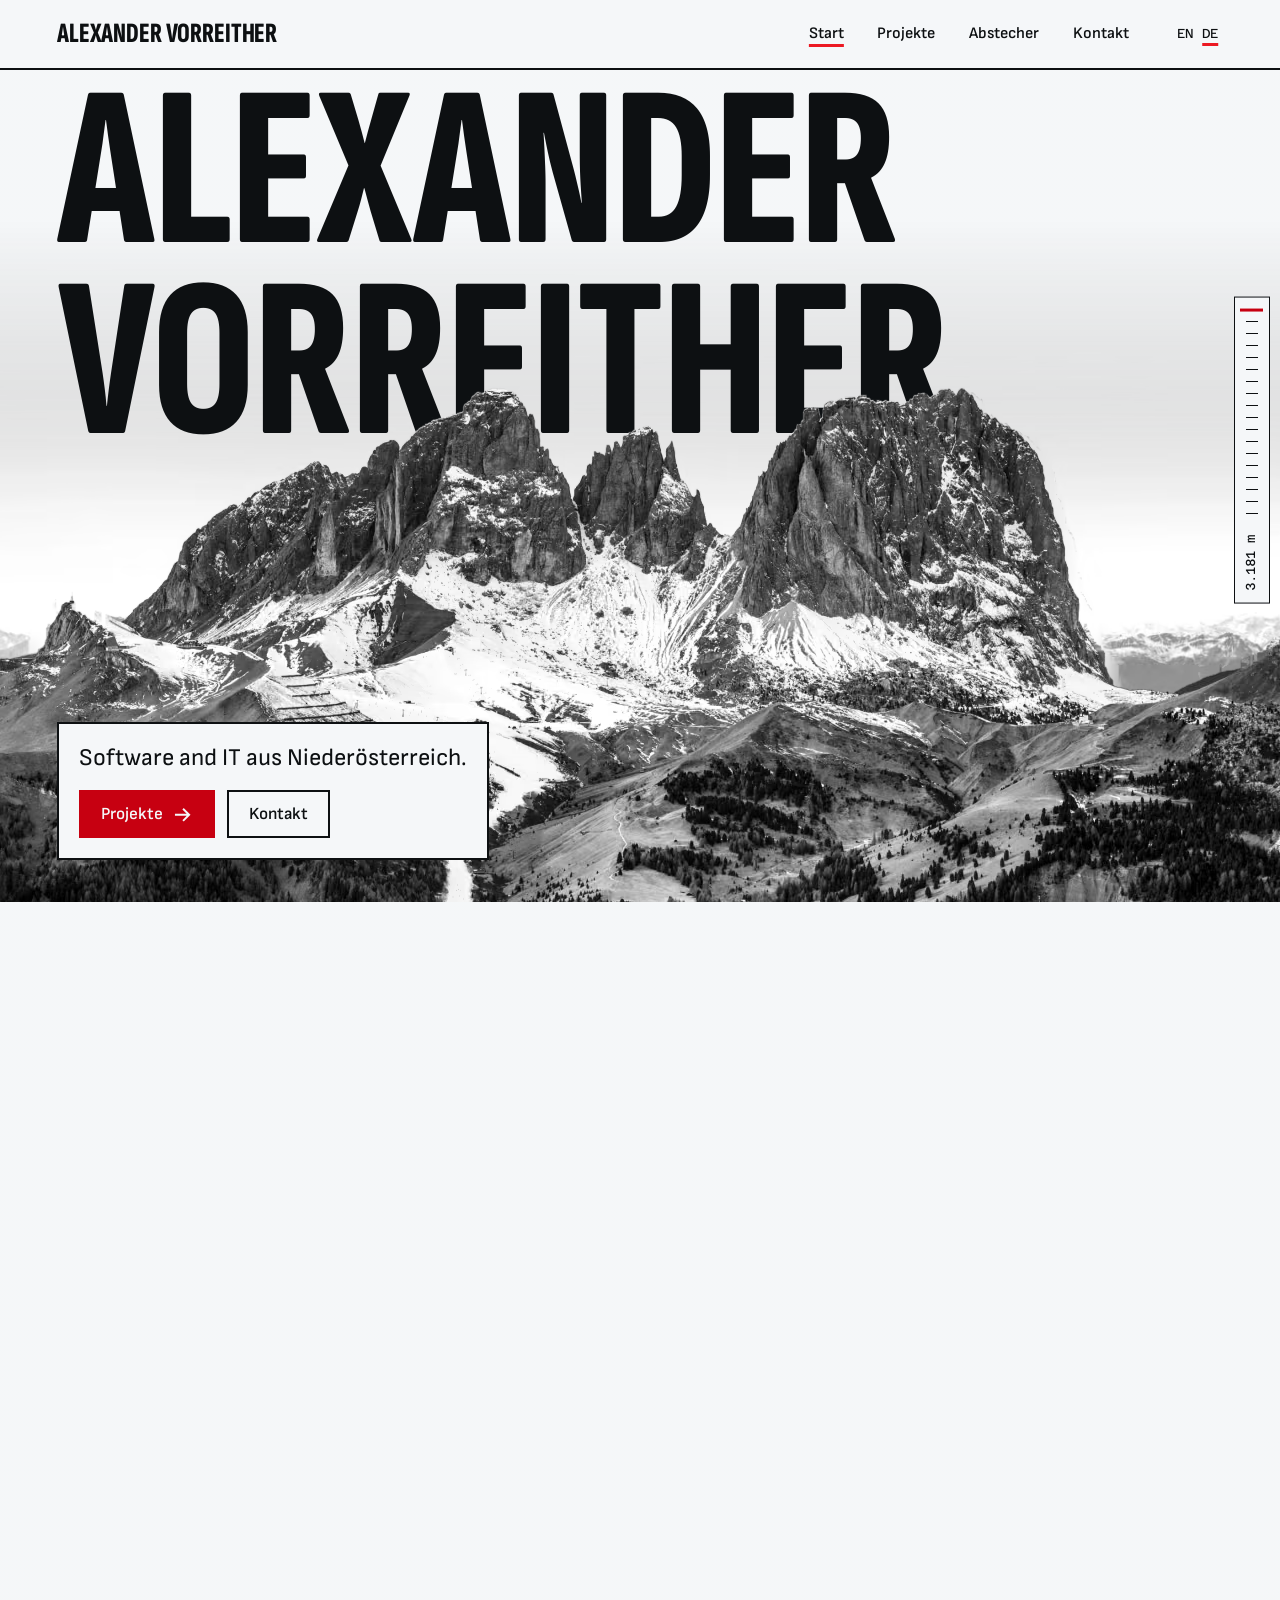
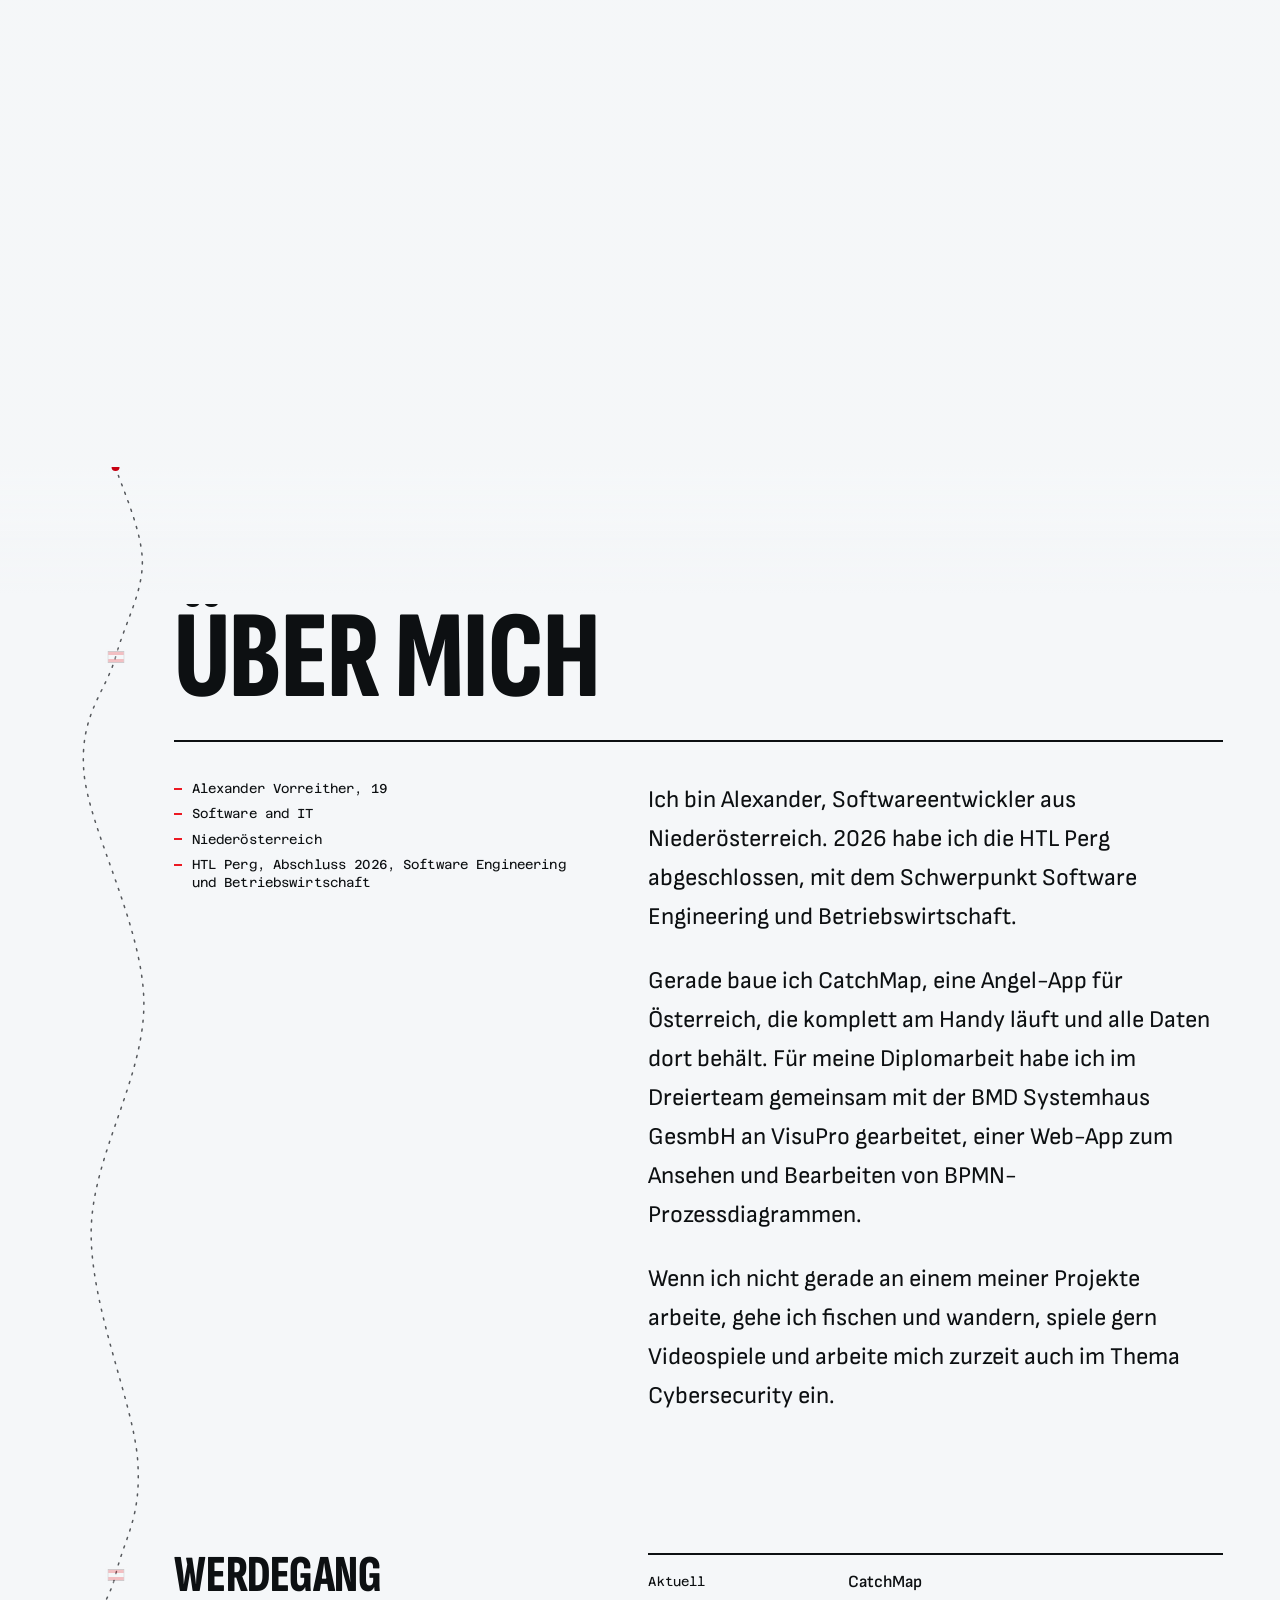
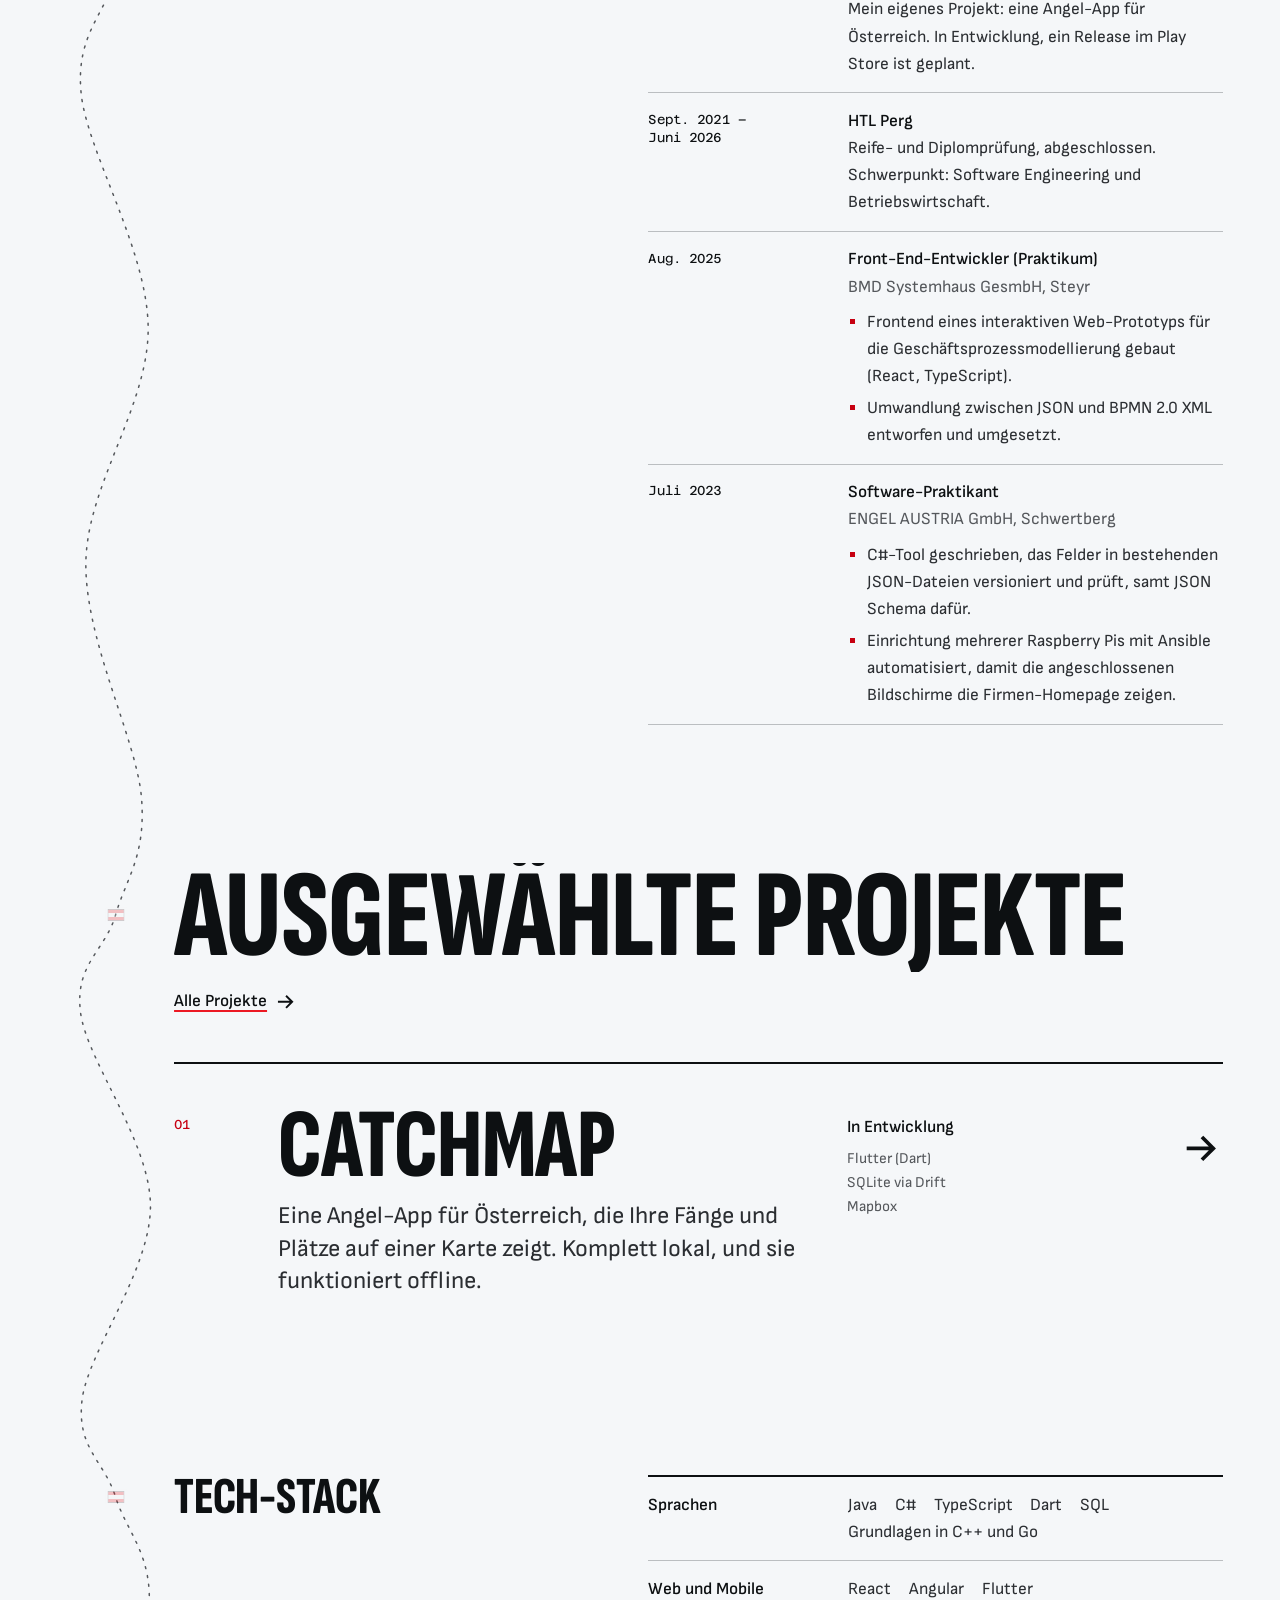
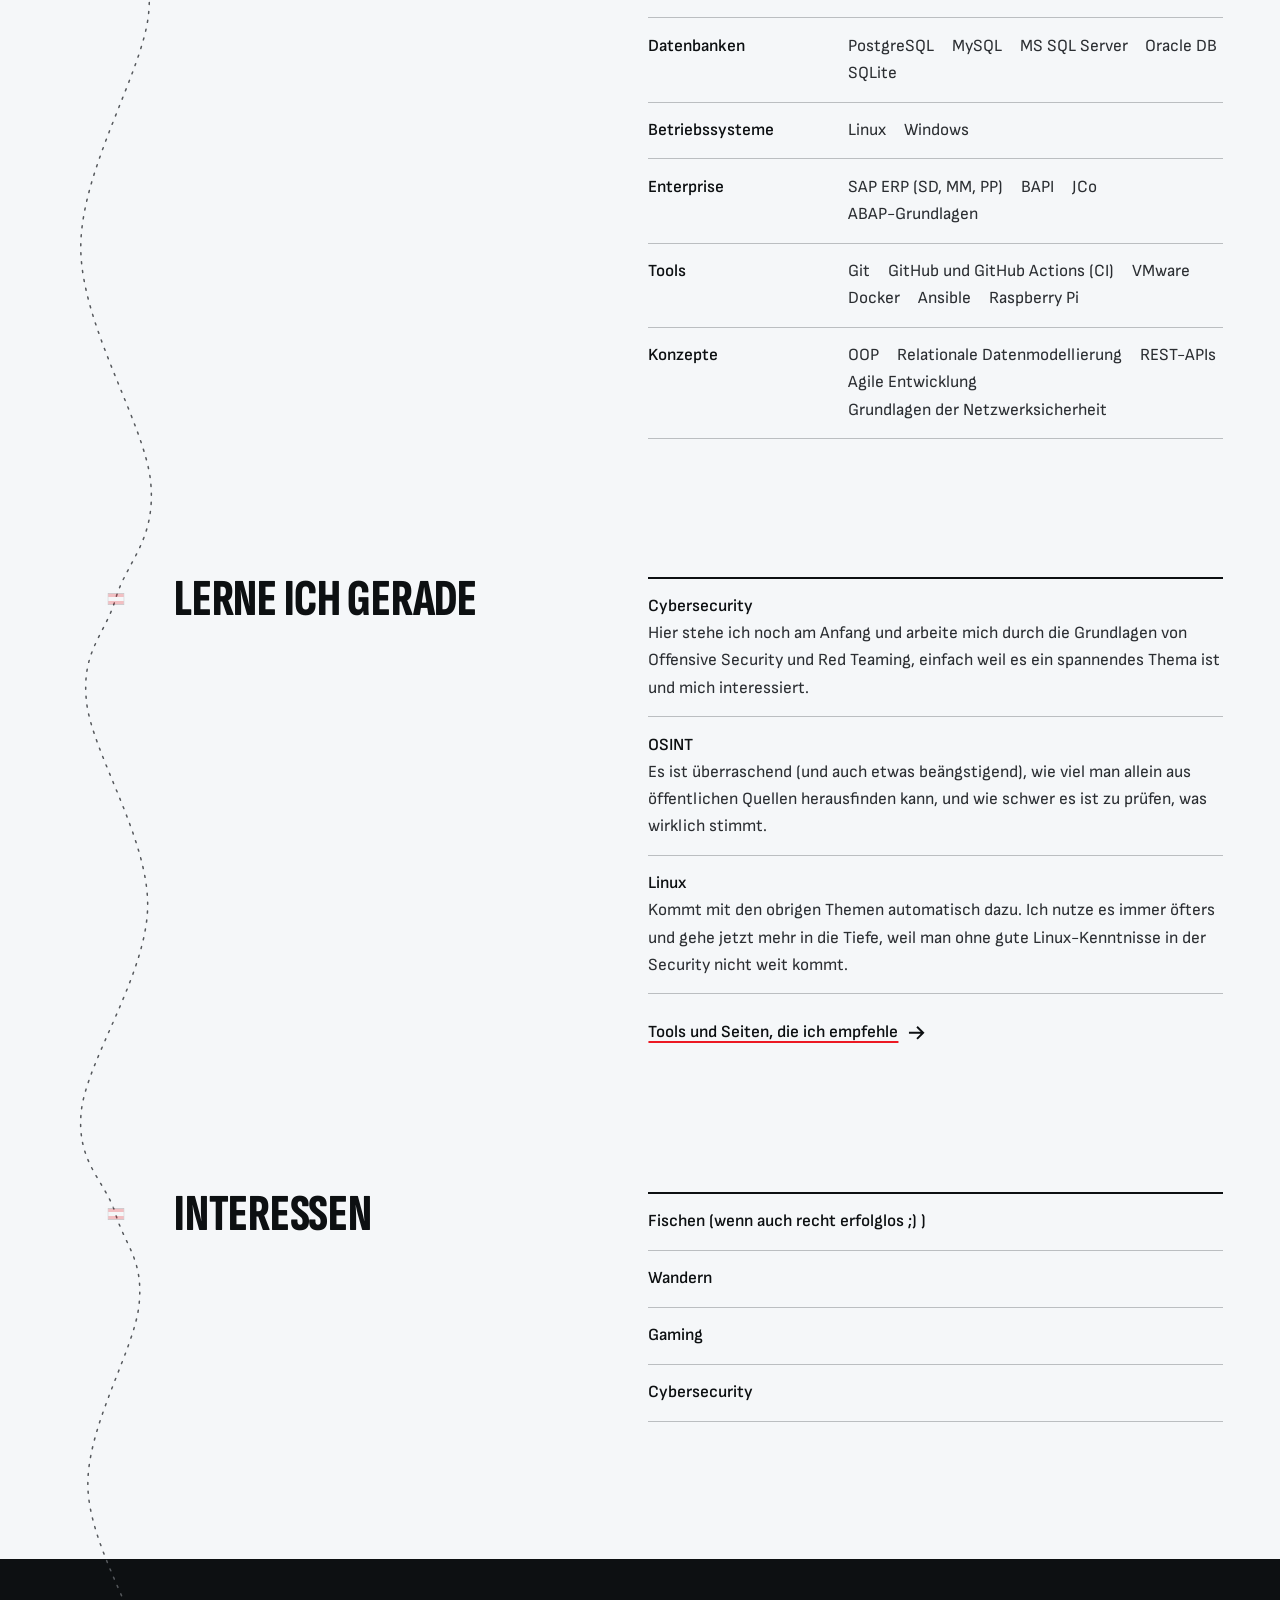
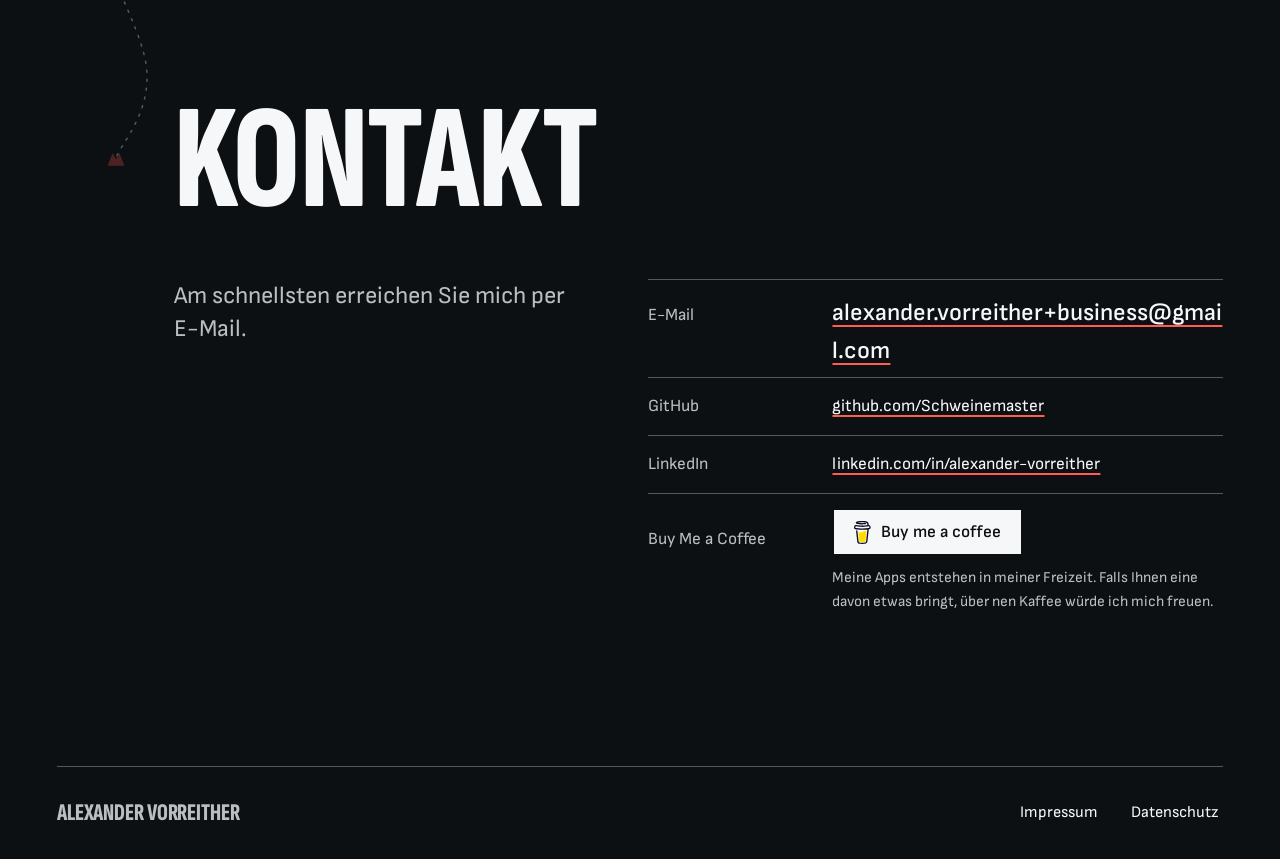
==== de/index.html @ f68b0229 "Deploy" ====
<!DOCTYPE html><html lang="de"><head><meta charset="utf-8"><meta name="viewport" content="width=device-width, initial-scale=1"><title>Alexander Vorreither - Software and IT</title><meta name="description" content="Persönliche Website von Alexander Vorreither aus Niederösterreich: Software and IT. Projekte, darunter die Angel-App CatchMap, und Kontaktdaten."><link rel="canonical" href="https://avorreither.at/de/"><link rel="alternate" hreflang="en" href="https://avorreither.at/en/"><link rel="alternate" hreflang="de" href="https://avorreither.at/de/"><link rel="alternate" hreflang="x-default" href="https://avorreither.at/en/"><meta property="og:url" content="https://avorreither.at/de/"><link rel="icon" type="image/svg+xml" href="/favicon.svg"><link rel="icon" href="/favicon.ico"><meta property="og:type" content="website"><meta property="og:site_name" content="Alexander Vorreither"><meta property="og:title" content="Alexander Vorreither - Software and IT"><meta property="og:description" content="Persönliche Website von Alexander Vorreither aus Niederösterreich: Software and IT. Projekte, darunter die Angel-App CatchMap, und Kontaktdaten."><meta property="og:image" content="https://avorreither.at/og-default.png"><meta property="og:locale" content="de_AT"><meta name="twitter:card" content="summary_large_image"><meta name="generator" content="Astro v7.4.12"><!-- Motion preference before first paint (mirrors lib/animation/motion-pref.ts). No JS: unset, nothing moves. --><script>
      document.documentElement.dataset.motion = matchMedia('(prefers-reduced-motion: reduce)').matches ? 'reduced' : 'full';
    </script><style>@font-face{font-family:"Sofia Sans Extra Condensed-9127dec86b0b1b05";src:url("/_astro/fonts/b9cee78ec5e2ba89.woff2") format("woff2");font-display:swap;unicode-range:U+0000-00FF,U+0131,U+0152-0153,U+02BB-02BC,U+02C6,U+02DA,U+02DC,U+0304,U+0308,U+0329,U+2000-206F,U+20AC,U+2122,U+2191,U+2193,U+2212,U+2215,U+FEFF,U+FFFD;font-weight:800;font-style:normal;}@font-face{font-family:"Sofia Sans Extra Condensed-9127dec86b0b1b05 fallback: Arial Bold";src:local("Arial Bold");font-display:swap;font-weight:800;font-style:normal;size-adjust:64.3776%;ascent-override:139.8001%;descent-override:46.6%;line-gap-override:0%;}:root{--font-face-display:"Sofia Sans Extra Condensed-9127dec86b0b1b05","Sofia Sans Extra Condensed-9127dec86b0b1b05 fallback: Arial Bold","Arial Narrow",sans-serif;}</style><link rel="preload" href="/_astro/fonts/b9cee78ec5e2ba89.woff2" as="font" type="font/woff2" crossorigin><style>@font-face{font-family:"Sofia Sans-28f20b5d88fbd758";src:url("/_astro/fonts/49945f5bab166cc7.woff2") format("woff2");font-display:swap;unicode-range:U+0000-00FF,U+0131,U+0152-0153,U+02BB-02BC,U+02C6,U+02DA,U+02DC,U+0304,U+0308,U+0329,U+2000-206F,U+20AC,U+2122,U+2191,U+2193,U+2212,U+2215,U+FEFF,U+FFFD;font-weight:400;font-style:normal;}@font-face{font-family:"Sofia Sans-28f20b5d88fbd758";src:url("/_astro/fonts/305db04f6ededfee.woff2") format("woff2");font-display:swap;unicode-range:U+0000-00FF,U+0131,U+0152-0153,U+02BB-02BC,U+02C6,U+02DA,U+02DC,U+0304,U+0308,U+0329,U+2000-206F,U+20AC,U+2122,U+2191,U+2193,U+2212,U+2215,U+FEFF,U+FFFD;font-weight:600;font-style:normal;}@font-face{font-family:"Sofia Sans-28f20b5d88fbd758";src:url("/_astro/fonts/76ed9309f6fc1a13.woff2") format("woff2");font-display:swap;unicode-range:U+0000-00FF,U+0131,U+0152-0153,U+02BB-02BC,U+02C6,U+02DA,U+02DC,U+0304,U+0308,U+0329,U+2000-206F,U+20AC,U+2122,U+2191,U+2193,U+2212,U+2215,U+FEFF,U+FFFD;font-weight:400;font-style:italic;}@font-face{font-family:"Sofia Sans-28f20b5d88fbd758";src:url("/_astro/fonts/2c29683341229f3b.woff2") format("woff2");font-display:swap;unicode-range:U+0000-00FF,U+0131,U+0152-0153,U+02BB-02BC,U+02C6,U+02DA,U+02DC,U+0304,U+0308,U+0329,U+2000-206F,U+20AC,U+2122,U+2191,U+2193,U+2212,U+2215,U+FEFF,U+FFFD;font-weight:600;font-style:italic;}@font-face{font-family:"Sofia Sans-28f20b5d88fbd758 fallback: Arial";src:local("Arial");font-display:swap;font-weight:400;font-style:normal;size-adjust:96.4556%;ascent-override:93.3071%;descent-override:31.1024%;line-gap-override:0%;}@font-face{font-family:"Sofia Sans-28f20b5d88fbd758 fallback: Arial";src:local("Arial");font-display:swap;font-weight:600;font-style:normal;size-adjust:96.4556%;ascent-override:93.3071%;descent-override:31.1024%;line-gap-override:0%;}@font-face{font-family:"Sofia Sans-28f20b5d88fbd758 fallback: Arial";src:local("Arial");font-display:swap;font-weight:400;font-style:italic;size-adjust:96.4556%;ascent-override:93.3071%;descent-override:31.1024%;line-gap-override:0%;}@font-face{font-family:"Sofia Sans-28f20b5d88fbd758 fallback: Arial";src:local("Arial");font-display:swap;font-weight:600;font-style:italic;size-adjust:96.4556%;ascent-override:93.3071%;descent-override:31.1024%;line-gap-override:0%;}:root{--font-face-text:"Sofia Sans-28f20b5d88fbd758","Sofia Sans-28f20b5d88fbd758 fallback: Arial",sans-serif;}</style><link rel="preload" href="/_astro/fonts/49945f5bab166cc7.woff2" as="font" type="font/woff2" crossorigin><style>@font-face{font-family:"Azeret Mono-9a5c0ce5e6b8a0d0";src:url("/_astro/fonts/d3f79080f3516c17.woff2") format("woff2");font-display:swap;unicode-range:U+0000-00FF,U+0131,U+0152-0153,U+02BB-02BC,U+02C6,U+02DA,U+02DC,U+0304,U+0308,U+0329,U+2000-206F,U+20AC,U+2122,U+2191,U+2193,U+2212,U+2215,U+FEFF,U+FFFD;font-weight:400;font-style:normal;}@font-face{font-family:"Azeret Mono-9a5c0ce5e6b8a0d0 fallback: Courier New";src:local("Courier New");font-display:swap;font-weight:400;font-style:normal;size-adjust:108.3157%;ascent-override:86.5064%;descent-override:21.2342%;}:root{--font-face-mono:"Azeret Mono-9a5c0ce5e6b8a0d0","Azeret Mono-9a5c0ce5e6b8a0d0 fallback: Courier New",ui-monospace,monospace;}</style><link rel="stylesheet" href="/_astro/index.DHDUgU9W.css"><style>.stage{border-top:2px solid var(--color-rule);grid-template-columns:minmax(0,1fr) auto;grid-template-areas:"num more""body body""cover cover""facts facts";gap:.75rem 1.5rem;padding-block:clamp(1.5rem,3.5vw,2.5rem);display:grid;position:relative;&:not(:has(>.cover)){grid-template-areas:"num more""body body""facts facts"}& .num{color:var(--color-accent-strong);grid-area:num;align-self:center}& .body{grid-area:body}& .title{font-size:var(--text-stage)}& .title a{color:var(--color-heading);text-decoration:none;transition:color .2s ease-out}& .title a span{transition:translate .5s var(--ease-out-expo);display:inline-block}& .title a:after{content:"";position:absolute;inset:0}&:hover .title a{color:var(--color-accent-strong)}&:hover .title a span{translate:.12em}&:has(a:focus-visible){outline:2px solid var(--focus);outline-offset:4px}& .title a:focus-visible{outline:none}& .one{max-width:44ch;font-size:var(--text-lead);margin-top:.6rem;line-height:1.35}& .cover{background-color:var(--color-surface);grid-area:cover;max-width:30rem}& .cover img{aspect-ratio:16/10;object-fit:cover;filter:grayscale()contrast(1.1);width:100%}& .facts{grid-area:facts;align-content:start;gap:.35rem;display:grid}& .status{color:var(--color-heading);font-weight:600}& .stack{color:var(--color-muted);flex-wrap:wrap;gap:0 1rem;font-size:.9375rem;display:flex}& .more{pointer-events:none;color:var(--color-heading);grid-area:more;align-self:center;font-size:1.5rem;line-height:0}@media (width>=60rem){grid-template-columns:4.5rem minmax(0,1fr) minmax(13rem,19rem) 2.5rem;grid-template-areas:"num body facts more""num cover facts more";align-items:start;column-gap:clamp(1.25rem,2.5vw,3rem);&:not(:has(>.cover)){grid-template-areas:"num body facts more"}& .num{align-self:start;padding-top:.75rem}& .facts{padding-top:.6rem}& .more{align-self:start;padding-top:1.6rem;font-size:2rem}& .cover{margin-top:.75rem}& .stack{display:grid}}@media (hover:hover) and (pointer:fine){html[data-motion=full] & .cover{display:none}}}.peek{z-index:15;aspect-ratio:16/10;border:2px solid var(--color-heading);background-color:var(--color-surface);opacity:0;pointer-events:none;width:clamp(15rem,24vw,26rem);display:none;position:fixed;top:0;left:0;overflow:clip;& img{object-fit:cover;filter:grayscale()contrast(1.1);opacity:0;width:100%;height:100%;position:absolute;inset:0}& img[data-on]{opacity:1}@media (hover:hover) and (pointer:fine){html[data-motion=full] &{display:block}}}
</style><link rel="stylesheet" href="/_astro/Layout.ILWPVymy.css"></head><body><a href="#main" class="skip">Zum Inhalt springen</a><div class="field" aria-hidden="true"><svg data-contour-field viewBox="0 0 1600 1100" preserveAspectRatio="xMidYMid slice" fill="none" focusable="false"><path d="M0 801Q40 822 56 831Q73 840 96 854Q120 869 140 884Q160 899 172 909Q183 920 192 929Q200 937 209 949Q218 960 229 976Q240 992 253 1016Q266 1040 273 1055Q280 1071 290 1095L299 1120M0 313Q40 339 60 348Q80 356 100 364Q120 371 140 376Q160 381 180 383Q200 385 220 385Q240 385 260 383Q280 382 300 380Q320 379 340 380Q360 380 380 386Q400 391 411 395Q421 400 431 405Q440 409 460 419Q480 430 491 435Q501 440 511 445Q520 450 540 459Q560 469 574 474Q588 480 614 494Q640 508 650 514Q660 520 670 530Q680 539 688 550Q697 560 705 580Q714 600 717 620Q720 639 720 660Q719 680 717 700Q716 720 714 740Q712 760 712 780Q711 800 711 820Q712 840 714 860Q716 880 718 892Q720 904 726 932Q732 960 739 980Q746 1000 753 1014Q760 1028 776 1054Q792 1080 809 1100L826 1120M210 0Q240 38 253 59Q266 80 272 100Q277 120 278 140Q279 160 272 180Q266 200 253 214Q240 228 231 234Q222 240 211 245Q200 250 180 253Q160 256 140 254Q120 252 101 246Q83 240 61 230Q40 220 26 210Q12 200 6 195L0 191M466 0Q460 40 459 60Q459 80 461 100Q463 120 469 140Q474 160 484 180Q494 200 507 217Q520 235 540 253Q560 272 580 284Q600 296 620 304Q640 312 655 316Q671 320 695 326Q720 333 740 339Q760 346 772 353Q784 360 792 366Q800 372 811 386Q822 400 831 412Q840 425 855 452Q871 480 882 500Q893 520 904 540Q915 560 924 580Q933 600 937 620Q942 640 942 660Q941 680 937 700Q932 720 928 740Q923 760 922 770Q920 780 918 810Q916 840 918 854Q920 868 926 894Q933 920 942 940Q951 960 964 980Q977 1000 989 1013Q1000 1026 1020 1045Q1040 1064 1051 1072Q1062 1080 1071 1086Q1080 1093 1100 1104Q1120 1115 1126 1117L1132 1120M1208 0Q1240 3 1260 2Q1280 2 1286 1L1292 0M1600 1029Q1560 1058 1547 1069Q1533 1080 1507 1098Q1480 1116 1477 1118L1473 1120M164 0Q200 39 212 60Q224 80 229 100Q234 120 233 140Q231 160 218 180Q204 200 182 209Q160 218 140 218Q120 218 100 212Q80 207 60 196Q40 186 24 173Q8 160 4 156L0 152M522 0Q514 40 514 60Q514 80 517 99Q520 119 527 139Q535 160 547 179Q560 199 580 216Q600 234 620 245Q640 255 660 262Q680 268 700 271Q720 275 735 277Q751 280 775 288Q800 296 813 308Q827 320 840 340Q854 360 864 380Q875 400 885 420Q895 440 907 460Q919 480 932 500Q946 520 953 530Q960 541 969 550Q977 560 989 576Q1000 591 1016 616Q1031 640 1030 660Q1029 680 1021 700Q1012 720 1006 732Q1000 745 991 772Q982 800 980 820Q978 840 980 860Q981 880 987 900Q993 920 1003 940Q1013 960 1027 978Q1040 995 1060 1014Q1080 1033 1100 1047Q1120 1061 1139 1070Q1158 1080 1179 1088Q1200 1095 1220 1100Q1240 1104 1260 1106Q1280 1107 1300 1106Q1320 1105 1340 1100Q1360 1096 1379 1088Q1397 1080 1419 1064Q1440 1049 1460 1026Q1480 1002 1495 981Q1511 960 1532 940Q1554 920 1577 911L1600 901M1026 0Q1080 30 1093 35Q1105 40 1133 47Q1160 55 1180 58Q1200 62 1220 63Q1240 64 1260 63Q1280 62 1300 59Q1320 56 1340 52Q1360 48 1380 45Q1400 42 1420 38Q1440 35 1460 33Q1480 31 1500 30Q1520 29 1540 30Q1560 31 1580 33L1600 35M118 0Q160 36 174 58Q188 80 192 100Q197 120 190 140Q183 160 172 169Q160 178 140 181Q120 185 100 180Q80 175 66 168Q52 160 30 140Q7 120 4 115L0 109M571 0Q562 40 562 60Q562 80 567 100Q571 120 582 140Q593 160 616 180Q639 200 659 208Q680 216 700 220Q720 223 740 224Q760 226 780 227Q800 229 814 234Q829 240 846 260Q863 280 872 297Q880 314 888 337Q896 360 904 380Q913 400 923 420Q934 440 947 459Q960 479 979 499Q998 520 1019 536Q1040 552 1050 556Q1060 560 1070 565Q1080 571 1100 575Q1120 579 1140 579Q1160 579 1180 578Q1200 577 1220 578Q1240 580 1260 584Q1280 589 1294 594Q1308 600 1334 618Q1360 636 1380 657Q1400 678 1415 699Q1429 720 1435 729Q1440 737 1450 749Q1459 760 1470 770Q1480 779 1500 789Q1520 799 1540 804Q1560 809 1580 809L1600 810M932 0Q960 40 980 52Q1000 64 1020 69Q1040 75 1060 80Q1080 84 1100 88Q1120 92 1140 96Q1160 100 1180 102Q1200 105 1220 106Q1240 106 1260 104Q1280 103 1300 99Q1320 96 1340 92Q1360 88 1380 85Q1400 81 1420 78Q1440 75 1460 74Q1480 72 1500 72Q1520 72 1540 74Q1560 76 1570 78Q1581 80 1590 81L1600 83M1065 780Q1079 760 1100 747Q1120 734 1140 730Q1160 726 1180 728Q1200 729 1220 734Q1240 739 1260 746Q1280 753 1300 762Q1320 771 1340 783Q1360 795 1380 815Q1400 835 1409 858Q1417 880 1418 900Q1418 920 1414 940Q1410 960 1405 969Q1400 978 1394 989Q1388 1000 1374 1013Q1360 1026 1349 1033Q1338 1040 1309 1048Q1280 1055 1260 1055Q1240 1055 1220 1050Q1200 1046 1180 1038Q1160 1030 1140 1018Q1120 1006 1100 987Q1080 967 1065 944Q1051 920 1045 902Q1040 884 1039 862Q1038 840 1045 820Q1051 800 1065 780ZM623 0Q612 40 613 60Q614 80 622 100Q630 120 654 140Q678 160 699 165Q720 169 740 168Q760 168 779 164Q797 160 819 151Q840 142 854 131Q868 120 872 100Q875 80 873 60Q870 40 865 20L859 0M1600 118Q1560 109 1540 106Q1520 104 1500 103Q1480 103 1460 104Q1440 105 1420 108Q1400 111 1380 116Q1360 120 1340 124Q1320 128 1300 132Q1280 136 1260 138Q1240 140 1220 140Q1200 140 1180 138Q1160 136 1140 133Q1120 130 1100 128Q1080 125 1060 125Q1040 124 1020 125Q1000 127 980 131Q960 136 940 148Q921 160 914 180Q907 200 907 220Q907 240 910 260Q912 280 916 300Q920 320 925 340Q930 360 938 380Q946 400 953 412Q960 424 980 450Q1000 475 1020 490Q1040 506 1059 513Q1077 520 1099 524Q1120 528 1140 529Q1160 529 1180 530Q1200 530 1220 532Q1240 534 1260 540Q1280 545 1300 552Q1320 560 1340 572Q1360 584 1373 592Q1385 600 1410 620Q1435 640 1457 660Q1479 680 1499 697Q1520 713 1540 722Q1560 732 1580 734L1600 736M19 60Q18 40 29 29Q40 19 60 18Q80 18 100 28Q120 39 135 59Q150 80 151 100Q153 120 137 133Q120 146 100 143Q80 140 64 130Q49 120 35 100Q20 80 19 60ZM1112 860Q1116 840 1138 824Q1160 808 1180 807Q1200 805 1220 810Q1240 816 1260 826Q1280 837 1300 858Q1319 880 1325 900Q1330 920 1325 940Q1320 960 1300 975Q1280 990 1260 993Q1240 997 1220 993Q1200 989 1180 978Q1160 968 1140 947Q1120 925 1114 902Q1107 880 1112 860ZM1600 175Q1560 163 1540 159Q1520 155 1500 154Q1480 153 1460 154Q1440 155 1425 158Q1410 160 1385 165Q1360 171 1340 176Q1320 181 1300 187Q1280 192 1260 196Q1240 200 1220 201Q1200 203 1180 202Q1160 201 1140 199Q1120 198 1100 198Q1080 198 1060 204Q1040 210 1022 225Q1003 240 995 260Q987 280 986 300Q985 320 990 340Q994 360 1005 380Q1016 400 1028 413Q1040 425 1052 433Q1063 440 1092 449Q1120 457 1140 459Q1160 460 1180 462Q1200 463 1220 466Q1240 470 1256 475Q1272 480 1296 490Q1320 500 1340 510Q1359 520 1380 532Q1400 544 1414 552Q1429 560 1454 575Q1480 591 1491 595Q1501 600 1511 605Q1520 610 1540 616Q1560 621 1580 618L1600 615M1600 201Q1560 186 1540 182Q1520 178 1500 176Q1480 175 1460 176Q1440 177 1420 180Q1400 184 1380 189Q1360 194 1350 197Q1340 200 1330 203Q1320 207 1300 214Q1280 220 1260 225Q1240 230 1220 233Q1200 235 1180 235Q1160 235 1140 234Q1120 234 1100 236Q1080 238 1060 252Q1040 265 1031 292Q1023 320 1027 340Q1032 360 1049 380Q1066 400 1093 410Q1120 421 1140 423Q1160 425 1180 427Q1200 430 1220 435Q1240 440 1260 447Q1280 454 1300 464Q1320 474 1340 484Q1360 495 1380 506Q1400 517 1420 528Q1440 540 1460 549Q1480 559 1500 567Q1520 575 1540 577Q1560 580 1580 574L1600 568M1600 227Q1560 209 1542 205Q1523 200 1502 198Q1480 196 1460 197Q1440 198 1420 202Q1400 206 1380 212Q1360 218 1340 226Q1320 233 1300 242Q1280 251 1260 259Q1240 267 1220 272Q1200 276 1180 277Q1160 279 1147 279Q1134 280 1107 296Q1080 313 1088 336Q1097 360 1108 366Q1120 371 1140 375Q1160 379 1180 383Q1200 387 1214 394Q1227 400 1254 411Q1280 423 1293 431Q1306 440 1333 455Q1360 470 1380 482Q1400 493 1420 503Q1440 514 1460 523Q1480 532 1500 538Q1520 543 1540 544Q1560 544 1580 536L1600 528M1600 256Q1575 240 1547 231Q1520 221 1500 219Q1480 217 1460 218Q1440 220 1420 224Q1400 228 1383 234Q1365 240 1343 252Q1320 264 1306 272Q1292 280 1271 300Q1251 320 1254 340Q1256 360 1268 370Q1280 381 1288 390Q1296 400 1308 408Q1320 416 1336 428Q1352 440 1376 454Q1400 469 1411 474Q1421 480 1431 485Q1440 490 1460 498Q1480 506 1500 510Q1520 515 1540 513Q1560 511 1580 500L1600 489M1600 359Q1588 320 1574 305Q1560 289 1540 279Q1520 269 1500 266Q1480 263 1460 265Q1440 267 1420 274Q1401 280 1380 299Q1360 317 1358 339Q1355 360 1369 380Q1383 400 1392 406Q1400 413 1420 426Q1440 439 1460 446Q1480 453 1500 455Q1520 457 1540 450Q1560 444 1577 422Q1593 400 1597 381L1600 362M1404 341Q1408 320 1424 310Q1440 300 1460 297Q1480 293 1500 297Q1520 302 1533 311Q1547 320 1553 332Q1560 344 1560 364Q1560 384 1540 403Q1520 421 1500 421Q1480 421 1460 413Q1440 405 1420 383Q1400 361 1404 341Z" stroke-width="1" vector-effect="non-scaling-stroke"></path><path d="M276 0Q318 40 339 48Q360 57 372 28L383 0M0 235Q40 263 60 271Q80 280 100 287Q120 295 140 298Q160 301 180 301Q200 300 220 296Q240 292 254 286Q268 280 294 262Q320 244 340 226Q360 209 380 212Q400 215 411 228Q422 240 431 247Q440 255 452 267Q464 280 472 287Q480 293 497 307Q513 320 537 335Q560 349 572 355Q585 360 612 371Q640 382 660 388Q680 394 690 397Q700 400 710 404Q720 408 740 420Q760 432 780 454Q800 476 812 498Q824 520 832 537Q840 554 847 577Q853 600 855 620Q857 640 856 660Q854 680 851 700Q848 720 846 740Q843 760 842 780Q840 800 841 820Q841 840 844 860Q847 880 852 900Q857 920 866 940Q874 960 885 980Q896 1000 908 1016Q920 1031 940 1053Q960 1075 980 1092Q1000 1109 1007 1115L1015 1120M713 0Q684 40 692 60Q700 80 710 85Q720 91 740 87Q760 83 770 61Q779 40 770 20L762 0M1600 148Q1560 137 1540 134Q1520 131 1500 130Q1480 130 1460 131Q1440 132 1420 135Q1400 137 1380 141Q1360 146 1340 151Q1320 156 1300 160Q1280 165 1260 168Q1240 171 1220 171Q1200 172 1180 170Q1160 169 1140 167Q1120 165 1100 163Q1080 162 1060 164Q1040 166 1020 174Q1000 182 989 191Q978 200 969 215Q960 231 955 255Q950 280 951 300Q952 320 956 336Q960 353 970 376Q980 400 990 415Q1000 430 1020 448Q1040 466 1055 473Q1071 480 1095 486Q1120 492 1140 493Q1160 493 1180 494Q1200 495 1220 498Q1240 501 1260 506Q1280 511 1291 516Q1301 520 1311 524Q1320 528 1340 539Q1360 549 1370 555Q1379 560 1390 567Q1400 574 1420 587Q1440 600 1460 615Q1480 629 1489 635Q1499 640 1509 647Q1520 655 1540 663Q1560 671 1580 671L1600 671M1600 290Q1560 259 1540 251Q1520 244 1507 242Q1494 240 1476 240Q1457 240 1429 247Q1400 253 1380 263Q1360 272 1340 291Q1320 310 1316 335Q1312 360 1327 380Q1342 400 1351 407Q1360 414 1377 427Q1394 440 1417 452Q1440 465 1459 472Q1479 480 1499 483Q1520 487 1539 483Q1557 480 1579 464L1600 447" stroke-width="2" vector-effect="non-scaling-stroke"></path></svg></div><header class="header"><div class="wrap row"><div class="top"><a href="/de/" class="brand display">Alexander Vorreither</a><div class="alti meta bar" data-altimeter data-from="3181" data-to="2240" data-locale="de" aria-hidden="true"><svg class="peak" viewBox="0 0 12 10" focusable="false"><path d="M6 0.5 11.5 9.5H0.5Z"></path></svg><span class="value"><span data-altimeter-value>3.181</span> m</span></div></div><div class="menus"><nav aria-label="Hauptmenü"><ul class="menu"><li><a href="/de/" aria-current="page">Start</a></li><li><a href="/de/projects/">Projekte</a></li><li><a href="/de/detours/">Abstecher</a></li><li><a href="/de/#contact">Kontakt</a></li></ul></nav><nav aria-label="Sprache"><ul class="menu langs"><li><a href="/en/" lang="en" hreflang="en">EN<span class="sr-only"> English</span></a></li><li><a href="/de/" lang="de" hreflang="de" aria-current="true">DE<span class="sr-only"> Deutsch</span></a></li></ul></nav></div></div></header><main id="main"><div class="track" data-hero-track><section class="hero" data-hero aria-labelledby="hero-title" style="--chars:10;--lines:2;--summit:0.202;--ratio:1.5367727771679474"><div class="scene" aria-hidden="true"><div class="layer sky" data-hero-sky style="background-image:url([data-uri])"><img src="/_astro/hero-sky.DtyanPmo_1SiR7Q.avif" srcset="/_astro/hero-sky.DtyanPmo_Z2bFIwz.avif 640w, /_astro/hero-sky.DtyanPmo_Z10uuNi.avif 960w, /_astro/hero-sky.DtyanPmo_Zp1H2Y.avif 1280w, /_astro/hero-sky.DtyanPmo_ZueRF2.avif 1920w, /_astro/hero-sky.DtyanPmo_1SiR7Q.avif 2800w" alt sizes="max(100vw, 80vh)" loading="eager" decoding="sync" fetchpriority="high" width="2800" height="1822"></div></div><h1 id="hero-title" class="name display" data-hero-name><span class="rise" style="--i:0">Alexander</span><span class="rise" style="--i:1">Vorreither</span></h1><div class="scene front" aria-hidden="true"><div class="layer ridge" data-hero-ridge data-field="/_astro/hero-field.D8TvKsTU.webp" data-ratio="1.5367727771679474" data-summit-x="0.385" data-summit-y="0.202"><img src="/_astro/hero-ridge.poyhDfBB_aDBE2.avif" srcset="/_astro/hero-ridge.poyhDfBB_Z11PEL4.avif 640w, /_astro/hero-ridge.poyhDfBB_Z2utXe9.avif 960w, /_astro/hero-ridge.poyhDfBB_ZHQIHO.avif 1280w, /_astro/hero-ridge.poyhDfBB_2sShjv.avif 1920w, /_astro/hero-ridge.poyhDfBB_aDBE2.avif 2800w" alt sizes="max(100vw, 80vh)" loading="eager" fetchpriority="high" decoding="async" width="2800" height="1822"><canvas></canvas></div></div><div class="legend rise" style="--i:3"><p class="text-lead">Software and IT aus Niederösterreich.</p><ul class="actions"><li><a href="/de/projects/" class="btn btn-primary">Projekte<svg class="arrow" viewBox="0 0 20 20" fill="none" stroke="currentColor" stroke-width="2" stroke-linecap="square" stroke-linejoin="miter" aria-hidden="true" focusable="false"><path d="M3 10h13M11 4.5l5.5 5.5-5.5 5.5"></path></svg></a></li><li><a href="#contact" class="btn btn-quiet">Kontakt</a></li></ul></div></section></div><div class="trail" data-trail><div class="box" aria-hidden="true"><div class="route" data-route><svg class="ahead" data-route-ahead fill="none" focusable="false"><path></path></svg><div class="walk" data-route-walk><div class="walk-in" data-route-walk-in><svg class="walked" data-route-walked fill="none" focusable="false"><path></path></svg></div></div><span class="hiker" data-route-hiker></span></div></div><section class="stop" aria-labelledby="about-title"><div class="wrap"><div class="col"><div class="head"><span class="blaze text-h2" data-blaze aria-hidden="true"></span><h2 id="about-title" class="display text-h2" data-lines>Über mich</h2></div><div class="rule" data-rule></div><div class="split about"><ul class="facts meta" aria-label="Eckdaten" data-reveal><li>Alexander Vorreither, 19</li><li>Software and IT</li><li>Niederösterreich</li><li>HTL Perg, Abschluss 2026, Software Engineering und Betriebswirtschaft</li></ul><div class="prose bio text-lead" data-reveal><p>Ich bin Alexander, Softwareentwickler aus Niederösterreich. 2026 habe ich die HTL Perg abgeschlossen, mit dem Schwerpunkt Software Engineering und Betriebswirtschaft.</p><p>Gerade baue ich CatchMap, eine Angel-App für Österreich, die komplett am Handy läuft und alle Daten dort behält. Für meine Diplomarbeit habe ich im Dreierteam gemeinsam mit der BMD Systemhaus GesmbH an VisuPro gearbeitet, einer Web-App zum Ansehen und Bearbeiten von BPMN-Prozessdiagrammen.</p><p>Wenn ich nicht gerade an einem meiner Projekte arbeite, gehe ich fischen und wandern, spiele gern Videospiele und arbeite mich zurzeit auch im Thema Cybersecurity ein.</p></div></div></div></div></section><section class="stop" aria-labelledby="timeline-title"><div class="wrap"><div class="col split"><div class="head"><span class="blaze text-h3" data-blaze aria-hidden="true"></span><h2 id="timeline-title" class="display text-h3" data-lines>Werdegang</h2></div><ol class="rows timeline" data-reveal><li class="when"><span class="meta">Aktuell</span><div><p class="strong">CatchMap</p><p>Mein eigenes Projekt: eine Angel-App für Österreich. In Entwicklung, ein Release im Play Store ist geplant.</p></div></li><li class="when"><span class="meta">Sept. 2021 – Juni 2026</span><div><p class="strong">HTL Perg</p><p>Reife- und Diplomprüfung, abgeschlossen. Schwerpunkt: Software Engineering und Betriebswirtschaft.</p></div></li><li class="when"><span class="meta">Aug. 2025</span><div><p class="strong">Front-End-Entwickler (Praktikum)</p><p class="place">BMD Systemhaus GesmbH, Steyr</p><ul class="points"><li>Frontend eines interaktiven Web-Prototyps für die Geschäftsprozessmodellierung gebaut (React, TypeScript).</li><li>Umwandlung zwischen JSON und BPMN 2.0 XML entworfen und umgesetzt.</li></ul></div></li><li class="when"><span class="meta">Juli 2023</span><div><p class="strong">Software-Praktikant</p><p class="place">ENGEL AUSTRIA GmbH, Schwertberg</p><ul class="points"><li>C#-Tool geschrieben, das Felder in bestehenden JSON-Dateien versioniert und prüft, samt JSON Schema dafür.</li><li>Einrichtung mehrerer Raspberry Pis mit Ansible automatisiert, damit die angeschlossenen Bildschirme die Firmen-Homepage zeigen.</li></ul></div></li></ol></div></div></section><section class="stop" aria-labelledby="featured-title"><div class="wrap"><div class="col"><div class="head between"><span class="blaze text-h2" data-blaze aria-hidden="true"></span><h2 id="featured-title" class="display text-h2" data-lines>Ausgewählte Projekte</h2><a href="/de/projects/" class="go">Alle Projekte<svg class="arrow" viewBox="0 0 20 20" fill="none" stroke="currentColor" stroke-width="2" stroke-linecap="square" stroke-linejoin="miter" aria-hidden="true" focusable="false"><path d="M3 10h13M11 4.5l5.5 5.5-5.5 5.5"></path></svg></a></div><ol class="stages" data-reveal><li><article class="stage" data-stage="catchmap"><p class="num meta" aria-hidden="true">01</p><div class="body"><h3 class="display title" style="view-transition-name:project-catchmap"><a href="/de/projects/catchmap/"><span>CatchMap</span></a></h3><p class="one">Eine Angel-App für Österreich, die Ihre Fänge und Plätze auf einer Karte zeigt. Komplett lokal, und sie funktioniert offline.</p></div><div class="facts"><p class="status">In Entwicklung</p><ul class="stack" aria-label="Gebaut mit"><li>Flutter (Dart)</li><li>SQLite via Drift</li><li>Mapbox</li></ul></div><p class="more" aria-hidden="true"><svg class="arrow" viewBox="0 0 20 20" fill="none" stroke="currentColor" stroke-width="2" stroke-linecap="square" stroke-linejoin="miter" aria-hidden="true" focusable="false"><path d="M3 10h13M11 4.5l5.5 5.5-5.5 5.5"></path></svg></p></article></li></ol></div></div></section><section class="stop" aria-labelledby="stack-title"><div class="wrap"><div class="col split"><div class="head"><span class="blaze text-h3" data-blaze aria-hidden="true"></span><h2 id="stack-title" class="display text-h3" data-lines>Tech-Stack</h2></div><dl class="rows tech-stack" data-reveal><div class="when"><dt class="strong">Sprachen</dt><dd><ul class="inline"><li>Java</li><li>C#</li><li>TypeScript</li><li>Dart</li><li>SQL</li><li>Grundlagen in C++ und Go</li></ul></dd></div><div class="when"><dt class="strong">Web und Mobile</dt><dd><ul class="inline"><li>React</li><li>Angular</li><li>Flutter</li></ul></dd></div><div class="when"><dt class="strong">Datenbanken</dt><dd><ul class="inline"><li>PostgreSQL</li><li>MySQL</li><li>MS SQL Server</li><li>Oracle DB</li><li>SQLite</li></ul></dd></div><div class="when"><dt class="strong">Betriebssysteme</dt><dd><ul class="inline"><li>Linux</li><li>Windows</li></ul></dd></div><div class="when"><dt class="strong">Enterprise</dt><dd><ul class="inline"><li>SAP ERP (SD, MM, PP)</li><li>BAPI</li><li>JCo</li><li>ABAP-Grundlagen</li></ul></dd></div><div class="when"><dt class="strong">Tools</dt><dd><ul class="inline"><li>Git</li><li>GitHub und GitHub Actions (CI)</li><li>VMware</li><li>Docker</li><li>Ansible</li><li>Raspberry Pi</li></ul></dd></div><div class="when"><dt class="strong">Konzepte</dt><dd><ul class="inline"><li>OOP</li><li>Relationale Datenmodellierung</li><li>REST-APIs</li><li>Agile Entwicklung</li><li>Grundlagen der Netzwerksicherheit</li></ul></dd></div></dl></div></div></section><section class="stop" aria-labelledby="learning-title"><div class="wrap"><div class="col split"><div class="head"><span class="blaze text-h3" data-blaze aria-hidden="true"></span><h2 id="learning-title" class="display text-h3" data-lines>Lerne ich gerade</h2></div><div><ul class="rows learning" data-reveal><li><span class="strong">Cybersecurity</span><span class="note">Hier stehe ich noch am Anfang und arbeite mich durch die Grundlagen von Offensive Security und Red Teaming, einfach weil es ein spannendes Thema ist und mich interessiert.</span></li><li><span class="strong">OSINT</span><span class="note">Es ist überraschend (und auch etwas beängstigend), wie viel man allein aus öffentlichen Quellen herausfinden kann, und wie schwer es ist zu prüfen, was wirklich stimmt.</span></li><li><span class="strong">Linux</span><span class="note">Kommt mit den obrigen Themen automatisch dazu. Ich nutze es immer öfters und gehe jetzt mehr in die Tiefe, weil man ohne gute Linux-Kenntnisse in der Security nicht weit kommt.</span></li></ul><a href="/de/detours/" class="go learning-more">Tools und Seiten, die ich empfehle<svg class="arrow" viewBox="0 0 20 20" fill="none" stroke="currentColor" stroke-width="2" stroke-linecap="square" stroke-linejoin="miter" aria-hidden="true" focusable="false"><path d="M3 10h13M11 4.5l5.5 5.5-5.5 5.5"></path></svg></a></div></div></div></section><section class="stop" aria-labelledby="interests-title"><div class="wrap"><div class="col split"><div class="head"><span class="blaze text-h3" data-blaze aria-hidden="true"></span><h2 id="interests-title" class="display text-h3" data-lines>Interessen</h2></div><ul class="rows" data-reveal><li class="strong">Fischen (wenn auch recht erfolglos ;) )</li><li class="strong">Wandern</li><li class="strong">Gaming</li><li class="strong">Cybersecurity</li></ul></div></div></section><section class="stop pass" id="contact" aria-labelledby="contact-title"><div class="wrap"><div class="col"><div class="head"><span class="blaze saddle text-h1" data-blaze="pass" aria-hidden="true"><svg viewBox="0 0 24 20" focusable="false"><path d="M1 19 7.5 2 12 10 16.5 2 23 19Z"></path></svg></span><h2 id="contact-title" class="display text-h1" data-lines>Kontakt</h2></div><div class="split reach"><p class="text-lead">Am schnellsten erreichen Sie mich per E-Mail.</p><dl data-reveal><div class="line line-main"><dt>E-Mail</dt><dd><a href="mailto:alexander.vorreither+business@gmail.com" class="link">alexander.vorreither+business@gmail.com</a></dd></div><div class="line"><dt>GitHub</dt><dd><a href="https://github.com/Schweinemaster" class="link" rel="noopener noreferrer">github.com/Schweinemaster</a></dd></div><div class="line"><dt>LinkedIn</dt><dd><a href="https://www.linkedin.com/in/alexander-vorreither" class="link" rel="noopener noreferrer">linkedin.com/in/alexander-vorreither</a></dd></div><div class="line"><dt>Buy Me a Coffee</dt><dd><a href="https://buymeacoffee.com/alexander.vorreither" rel="noopener noreferrer" class="coffee btn btn-quiet"><img src="/_astro/bmc-cup.Dd8V_aS3.svg" alt="" width="14" height="20" loading="lazy" decoding="async">Buy me a coffee</a><span class="note">Meine Apps entstehen in meiner Freizeit. Falls Ihnen eine davon etwas bringt, über nen Kaffee würde ich mich freuen.</span></dd></div></dl></div></div></div></section></div></main><footer class="footer"><div class="wrap footer-row"><p class="display footer-name">Alexander Vorreither</p><nav aria-label="Rechtliches"><ul class="menu"><li><a href="/de/impressum/">Impressum</a></li><li><a href="/de/privacy/">Datenschutz</a></li></ul></nav></div></footer><div class="alti meta gauge" data-altimeter data-from="3181" data-to="2240" data-locale="de" aria-hidden="true"><span class="scale"><span class="mark" data-altimeter-mark></span></span><span class="value"><span data-altimeter-value>3.181</span> m</span></div><script type="module">var e=[`wheel`,`touchstart`,`pointerdown`,`keydown`],t;function n(e){if(e.length<2)return null;try{return document.getElementById(decodeURIComponent(e.slice(1)))}catch{return null}}function r(n,r){t?.();let i=()=>n.getBoundingClientRect().top+window.scrollY,a=i(),o=()=>n.scrollIntoView({block:`start`,...r&&{behavior:r}}),s=new ResizeObserver(()=>{let e=i();Math.abs(e-a)<1||(a=e,o())});s.observe(document.body);let c=()=>t?.(),l=window.setTimeout(c,1e4);for(let t of e)window.addEventListener(t,c,{passive:!0,capture:!0});return t=()=>{s.disconnect(),window.clearTimeout(l);for(let t of e)window.removeEventListener(t,c,{capture:!0});t=void 0},o}var i=n(window.location.hash);i&&r(i,`instant`)(),document.addEventListener(`click`,e=>{if(e.defaultPrevented||e.button!==0||e.metaKey||e.ctrlKey||e.shiftKey||e.altKey)return;let t=e.target?.closest?.(`a[href*="#"]`);if(!(t instanceof HTMLAnchorElement)||t.origin!==window.location.origin||t.pathname!==window.location.pathname)return;let i=n(t.hash);i&&r(i,void 0)});</script></body></html><script type="module" src="/_astro/Layout.astro_astro_type_script_index_0_lang.Bu64iR2c.js"></script>
---- _astro/index.DHDUgU9W.css ----
.stop{padding-block:calc(var(--section) * .5);&:first-of-type{padding-top:var(--section)}& .col{margin-left:var(--rail);position:relative}& .head{position:relative}& .between{flex-wrap:wrap;justify-content:space-between;align-items:flex-end;gap:.5rem 2rem;margin-bottom:clamp(1.5rem,3vw,2.5rem);display:flex}& .blaze{top:.42em;left:calc(var(--rail) / -2);z-index:1;border:1px solid var(--color-heading);outline:3px solid var(--color-bg);background-image:linear-gradient(to bottom, var(--color-accent) 0 calc(100% / 3), var(--color-bg) 0 calc(200% / 3), var(--color-accent) 0);width:1.75rem;height:1.25rem;position:absolute;translate:-50% -50%}& .saddle{background:0 0;border:0;outline:none;width:1.9rem;height:1.6rem}& .saddle svg{width:100%;height:100%;fill:var(--color-accent-on-dark);stroke:var(--color-dark);stroke-width:2px;paint-order:stroke}& .rule{margin-top:clamp(1rem,2vw,1.75rem)}& .split{gap:1.25rem clamp(2rem,5vw,5rem);display:grid}@media (width>=60rem){& .split{grid-template-columns:minmax(0,5fr) minmax(0,7fr)}}& .strong{color:var(--color-heading);font-weight:600}& .when{gap:.15rem 1.5rem;display:grid}& .when .meta{color:var(--color-heading);padding-top:.25em}@media (width>=34rem){& .when{grid-template-columns:11rem minmax(0,1fr)}}}.about{margin-top:clamp(1.5rem,3vw,2.5rem);& .facts{color:var(--color-heading);align-content:start;gap:.45rem;display:grid}& .facts li{background-image:linear-gradient(var(--color-accent), var(--color-accent));background-position:0 .6em;background-repeat:no-repeat;background-size:.5rem 2px;padding-left:1.1rem}& .bio{color:var(--color-heading);line-height:1.625}}.coffee{& img{flex:none;width:auto;height:1.35em}&.btn-quiet:hover{border-color:var(--color-accent-strong);background-color:var(--color-bg);color:var(--color-accent-strong)}}.stop.pass{--focus:var(--color-on-dark);margin-top:calc(var(--section) * .5);padding-block:var(--section);background-color:var(--color-dark);color:var(--color-on-dark-muted);& h2,& dd{color:var(--color-on-dark)}& .link{color:inherit;text-decoration-color:var(--color-accent-on-dark)}& .link:hover{color:var(--color-accent-on-dark)}& .reach{margin-top:clamp(2rem,4vw,3.5rem);&>p{line-height:1.375}}& .line{border-top:1px solid var(--color-on-dark-rule);gap:.1rem 1.5rem;padding-block:.9rem;display:grid}& .line dd{overflow-wrap:anywhere}& .line .link{align-items:center;min-height:2.75rem;margin-block:-.5rem;display:inline-flex}& .line-main dd{font-size:var(--text-lead);font-weight:600}& .note{max-width:46ch;color:var(--color-on-dark-muted);margin-top:.6rem;font-size:.9375rem;display:block}@media (width>=34rem){& .line{grid-template-columns:10rem minmax(0,1fr);align-items:baseline}}}.track{--hero-h:max(100svh - var(--header-h), 30rem);position:relative;&:before{content:"";z-index:-1;pointer-events:none;background:linear-gradient(to bottom, var(--color-bg) calc(100% - 8rem), transparent);position:absolute;inset:0 0 -8rem}&[data-pinned]{height:calc(var(--hero-h) * 2.4)}}.hero{--edge:max(var(--gutter), (100cqw - 96rem) / 2);--stage-top:18cqh;--photo-h:max(100cqw / var(--ratio), 100cqh - var(--stage-top));--summit-y:calc(var(--stage-top) + var(--summit) * var(--photo-h));top:var(--header-h);height:var(--hero-h);isolation:isolate;position:sticky;overflow:clip;container-type:size;& .scene{inset:var(--stage-top) 0 0;z-index:0;pointer-events:none;position:absolute}& .front{z-index:2}& .layer{background-position:50% 0;background-size:cover;position:absolute;inset:0}& .layer img,& .layer canvas{object-fit:cover;object-position:50% 0;width:100%;height:100%;position:absolute;inset:0}& .sky{inset-inline:-1.5%;mask-image:linear-gradient(#0000,#000 34%)}& .ridge canvas{opacity:0}& .ridge[data-live] canvas{opacity:1}& .ridge[data-live] img{opacity:0}& .name{--fit-w:calc((100cqw - 2 * var(--edge)) / (var(--chars) * .44));--fit-h:calc((var(--summit-y) - .5rem) / (var(--lines) * .84 - .32));--size:min(var(--fit-w), var(--fit-h));inset:auto var(--edge) calc(100cqh - var(--summit-y) - .32 * var(--size));z-index:1;font-size:var(--size);white-space:nowrap;line-height:.84;position:absolute}& .name span{display:block}& .legend{inset:auto auto clamp(1rem, 5cqh, 3rem) var(--edge);z-index:3;max-width:min(27rem, 100cqw - 2 * var(--edge));border:2px solid var(--color-heading);background-color:var(--color-bg);color:var(--color-heading);padding:1.1rem 1.25rem 1.25rem;position:absolute;& p{line-height:1.375}}& .actions{flex-wrap:wrap;gap:.75rem;margin-top:1rem;display:flex}@media (aspect-ratio<=4/5){--stage-top:13cqh}}.learning{& .note{display:block}}.learning-more{margin-top:1rem}.trail{position:relative;&>.box{inset-block:0;width:min(100% - 2 * var(--gutter), 96rem);pointer-events:none;position:absolute;left:50%;translate:-50%}& .route{inset-block:0;width:var(--rail);position:absolute;left:0;overflow:clip}& .route:before{content:"";inset-block:0;background-color:var(--color-accent);width:3px;position:absolute;left:50%;translate:-50%}& .route[data-live]:before{display:none}& .route svg{width:100%;height:100%;position:absolute;inset:0;overflow:visible}& .ahead{stroke:var(--color-muted);stroke-width:1.5px;stroke-dasharray:2 7;stroke-linecap:round}& .walked{stroke:var(--color-accent);stroke-width:3px;stroke-linecap:round;stroke-linejoin:round}& .walk,& .walk-in{position:absolute;inset:0}& .walk{overflow:clip}& .hiker{border:3px solid var(--color-bg);background-color:var(--color-accent-strong);border-radius:50%;width:.9rem;height:.9rem;transition:opacity .2s ease-out;display:none;position:absolute;top:-.45rem;left:-.45rem}& .route[data-arrived] .hiker{opacity:0}& .route[data-live=moving] .hiker{display:block}html[data-motion=full] &[data-marks] .blaze{transition:scale .5s var(--ease-out-expo), opacity .3s ease-out}html[data-motion=full] &[data-marks] .blaze:not([data-reached]){opacity:.25;scale:.6}}.tech-stack{& .inline{flex-wrap:wrap;gap:0 1.1rem;display:flex}}.timeline{& .place{color:var(--color-muted)}& .points{gap:.3rem;margin-top:.5rem;padding-left:1.1em;list-style:square;display:grid}& .points li::marker{color:var(--color-accent-strong)}}
---- _astro/Layout.ILWPVymy.css ----
/*! tailwindcss v4.3.5 | MIT License | https://tailwindcss.com */
@layer properties{@supports (((-webkit-hyphens:none)) and (not (margin-trim:block))) or ((-moz-orient:inline) and (not (color:rgb(from red r g b)))){*,:before,:after,::backdrop{--tw-rotate-x:initial;--tw-rotate-y:initial;--tw-rotate-z:initial;--tw-skew-x:initial;--tw-skew-y:initial;--tw-border-style:solid;--tw-outline-style:solid;--tw-blur:initial;--tw-brightness:initial;--tw-contrast:initial;--tw-grayscale:initial;--tw-hue-rotate:initial;--tw-invert:initial;--tw-opacity:initial;--tw-saturate:initial;--tw-sepia:initial;--tw-drop-shadow:initial;--tw-drop-shadow-color:initial;--tw-drop-shadow-alpha:100%;--tw-drop-shadow-size:initial}}}@layer theme{:root,:host{--font-sans:var(--font-face-text), sans-serif;--font-mono:var(--font-face-mono), ui-monospace, monospace;--default-font-family:var(--font-face-text), sans-serif;--default-mono-font-family:var(--font-face-mono), ui-monospace, monospace;--font-display:var(--font-face-display), "Arial Narrow", sans-serif;--color-bg:var(--snow-50);--color-surface:var(--snow-100);--color-border:var(--snow-300);--color-rule:var(--rock-950);--color-text:var(--rock-800);--color-heading:var(--rock-950);--color-muted:var(--rock-600);--color-faint:var(--rock-300);--color-accent:var(--blaze-500);--color-accent-strong:var(--blaze-600);--color-accent-on-dark:var(--blaze-400);--color-on-accent:var(--snow-50);--color-dark:var(--rock-950);--color-on-dark:var(--snow-50);--color-on-dark-muted:var(--rock-300);--color-on-dark-rule:var(--rock-600);--text-h3:clamp(2rem, 1.5rem + 2.4vw, 3.25rem);--text-stage:clamp(2.75rem, 1.5rem + 5.8vw, 6.25rem);--text-lead:clamp(1.2rem, 1.06rem + .62vw, 1.5rem);--text-meta:.8125rem;--ease-out-expo:cubic-bezier(.16, 1, .3, 1)}}@layer base{*,:after,:before,::backdrop{box-sizing:border-box;border:0 solid;margin:0;padding:0}::file-selector-button{box-sizing:border-box;border:0 solid;margin:0;padding:0}html,:host{-webkit-text-size-adjust:100%;tab-size:4;line-height:1.5;font-family:var(--default-font-family,-apple-system, BlinkMacSystemFont, "Segoe UI", Roboto, "Helvetica Neue", "Noto Sans", Arial, sans-serif, "Apple Color Emoji", "Segoe UI Emoji", "Segoe UI Symbol", "Noto Color Emoji");font-feature-settings:var(--default-font-feature-settings,normal);font-variation-settings:var(--default-font-variation-settings,normal);-webkit-tap-highlight-color:transparent}hr{height:0;color:inherit;border-top-width:1px}abbr:where([title]){text-decoration:underline dotted}h1,h2,h3,h4,h5,h6{font-size:inherit;font-weight:inherit}a{color:inherit;-webkit-text-decoration:inherit;-webkit-text-decoration:inherit;-webkit-text-decoration:inherit;text-decoration:inherit}b,strong{font-weight:bolder}code,kbd,samp,pre{font-family:var(--default-mono-font-family,ui-monospace, SFMono-Regular, Menlo, Monaco, Consolas, "Liberation Mono", "Courier New", monospace);font-feature-settings:var(--default-mono-font-feature-settings,normal);font-variation-settings:var(--default-mono-font-variation-settings,normal);font-size:1em}small{font-size:80%}sub,sup{vertical-align:baseline;font-size:75%;line-height:0;position:relative}sub{bottom:-.25em}sup{top:-.5em}table{text-indent:0;border-color:inherit;border-collapse:collapse}:-moz-focusring:where(:not(iframe)){outline:auto}progress{vertical-align:baseline}summary{display:list-item}ol,ul,menu{list-style:none}img,svg,video,canvas,audio,iframe,embed,object{vertical-align:middle;display:block}img,video{max-width:100%;height:auto}button,input,select,optgroup,textarea{font:inherit;font-feature-settings:inherit;font-variation-settings:inherit;letter-spacing:inherit;color:inherit;opacity:1;background-color:#0000;border-radius:0}::file-selector-button{font:inherit;font-feature-settings:inherit;font-variation-settings:inherit;letter-spacing:inherit;color:inherit;opacity:1;background-color:#0000;border-radius:0}:where(select:is([multiple],[size])) optgroup{font-weight:bolder}:where(select:is([multiple],[size])) optgroup option{padding-inline-start:20px}::file-selector-button{margin-inline-end:4px}::placeholder{opacity:1}@supports (not ((-webkit-appearance:-apple-pay-button))) or (contain-intrinsic-size:1px){::placeholder{color:currentColor}@supports (color:color-mix(in lab, red, red)){::placeholder{color:color-mix(in oklab, currentcolor 50%, transparent)}}}textarea{resize:vertical}::-webkit-search-decoration{-webkit-appearance:none}::-webkit-date-and-time-value{min-height:1lh;text-align:inherit}::-webkit-datetime-edit{display:inline-flex}::-webkit-datetime-edit-fields-wrapper{padding:0}::-webkit-datetime-edit{padding-block:0}::-webkit-datetime-edit-year-field{padding-block:0}::-webkit-datetime-edit-month-field{padding-block:0}::-webkit-datetime-edit-day-field{padding-block:0}::-webkit-datetime-edit-hour-field{padding-block:0}::-webkit-datetime-edit-minute-field{padding-block:0}::-webkit-datetime-edit-second-field{padding-block:0}::-webkit-datetime-edit-millisecond-field{padding-block:0}::-webkit-datetime-edit-meridiem-field{padding-block:0}::-webkit-calendar-picker-indicator{line-height:1}:-moz-ui-invalid{box-shadow:none}button,input:where([type=button],[type=reset],[type=submit]){appearance:button}::file-selector-button{appearance:button}::-webkit-inner-spin-button{height:auto}::-webkit-outer-spin-button{height:auto}[hidden]:where(:not([hidden=until-found])){display:none!important}html{background-color:var(--color-bg);color-scheme:light;scrollbar-color:var(--color-heading) var(--color-bg);scroll-padding-top:calc(var(--header-h) + 1rem);scroll-behavior:smooth}body{color:var(--color-text);font-family:var(--font-sans);caret-color:var(--color-accent-strong);font-size:1.0625rem;line-height:1.6}::selection{background-color:var(--color-accent);color:var(--color-on-accent)}h1,h2,h3{color:var(--color-heading);text-wrap:balance;overflow-wrap:break-word;-webkit-hyphens:auto;hyphens:auto}p,li,dd{text-wrap:pretty}a{color:var(--color-heading);text-decoration:underline;-webkit-text-decoration-color:var(--color-accent);-webkit-text-decoration-color:var(--color-accent);text-decoration-color:var(--color-accent);text-underline-offset:.22em;text-decoration-thickness:2px}a:hover{color:var(--color-accent-strong)}:focus-visible{outline:2px solid var(--focus);outline-offset:3px}}@layer components{.wrap{width:min(100% - 2 * var(--gutter), 96rem);margin-inline:auto}.display{font-family:var(--font-display);letter-spacing:-.005em;text-transform:uppercase;font-weight:800;line-height:.88}.meta{font-family:var(--font-mono);font-size:var(--text-meta);font-variant-numeric:tabular-nums;letter-spacing:.01em;line-height:1.4}.btn{border:2px solid var(--color-heading);align-items:center;gap:.65rem;min-height:3rem;padding:.5rem 1.25rem;font-weight:600;line-height:1.2;text-decoration:none;transition:background-color .18s ease-out,border-color .18s ease-out,color .18s ease-out;display:inline-flex}.btn-primary{border-color:var(--color-accent-strong);background-color:var(--color-accent-strong);color:var(--color-on-accent)}.btn-primary:hover{border-color:var(--color-heading);background-color:var(--color-heading);color:var(--color-on-accent)}.btn-quiet{background-color:var(--color-bg);color:var(--color-heading)}.btn-quiet:hover{background-color:var(--color-heading);color:var(--color-bg)}.arrow{width:1.15em;height:1.15em;transition:translate .32s var(--ease-out-expo);flex:none}:is(a,.stage):hover .arrow{translate:.3em}:is(a,.stage):hover .arrow-back{translate:-.3em}.go{align-items:center;gap:.55rem;min-height:2.75rem;font-weight:600;display:inline-flex}.menu{column-gap:clamp(0rem,3vw - .6rem,1.5rem);display:flex}.menu a{min-height:2.75rem;color:var(--color-heading);align-items:center;padding-inline:.3rem;font-size:1rem;font-weight:600;text-decoration:none;display:inline-flex}.menu a:hover,.menu a[aria-current]{text-decoration:underline;-webkit-text-decoration-color:var(--color-accent);-webkit-text-decoration-color:var(--color-accent);text-decoration-color:var(--color-accent);text-underline-offset:.4em;text-decoration-thickness:3px}.rule{background-color:var(--color-rule);transform-origin:0;height:2px}.rows{border-bottom:1px solid var(--color-faint);display:grid}.rows>*{border-top:1px solid var(--color-faint);padding-block:.9rem}.rows>:first-child{border-top:2px solid var(--color-rule)}.prose{max-width:62ch}.prose>*+*{margin-top:1.05em}.prose h2{font-family:var(--font-display);font-size:var(--text-h3);text-transform:uppercase;margin-top:1.9em;font-weight:800;line-height:.95}.prose h3{margin-top:1.7em;font-weight:600}.prose strong{color:var(--color-heading);font-weight:600}.prose ul{padding-left:1.2em;list-style:square}.prose ol{padding-left:1.4em;list-style:decimal}.prose li::marker{color:var(--color-accent-strong)}}@layer utilities{.visible{visibility:visible}.sr-only{clip-path:inset(50%);white-space:nowrap;border-width:0;width:1px;height:1px;margin:-1px;padding:0;position:absolute;overflow:hidden}.absolute{position:absolute}.fixed{position:fixed}.sticky{position:sticky}.block{display:block}.contents{display:contents}.hidden{display:none}.inline{display:inline}.grow{flex-grow:1}.transform{transform:var(--tw-rotate-x, ) var(--tw-rotate-y, ) var(--tw-rotate-z, ) var(--tw-skew-x, ) var(--tw-skew-y, )}.resize{resize:both}.border{border-style:var(--tw-border-style);border-width:1px}.text-h1{font-size:clamp(3.75rem,1.9rem + 9.2vw,10rem)}.text-h2{font-size:clamp(3.25rem,1.7rem + 7.6vw,8rem)}.text-h3{font-size:clamp(2rem,1.5rem + 2.4vw,3.25rem)}.text-lead{font-size:clamp(1.2rem,1.06rem + .62vw,1.5rem)}.outline{outline-style:var(--tw-outline-style);outline-width:1px}.blur{--tw-blur:blur(8px);filter:var(--tw-blur, ) var(--tw-brightness, ) var(--tw-contrast, ) var(--tw-grayscale, ) var(--tw-hue-rotate, ) var(--tw-invert, ) var(--tw-saturate, ) var(--tw-sepia, ) var(--tw-drop-shadow, )}.filter{filter:var(--tw-blur, ) var(--tw-brightness, ) var(--tw-contrast, ) var(--tw-grayscale, ) var(--tw-hue-rotate, ) var(--tw-invert, ) var(--tw-saturate, ) var(--tw-sepia, ) var(--tw-drop-shadow, )}}:root{--snow-50:oklch(97.5% .003 240);--snow-100:oklch(94% .004 240);--snow-300:oklch(85% .006 240);--rock-950:oklch(17% .006 250);--rock-800:oklch(30% .008 250);--rock-600:oklch(46% .008 250);--rock-400:oklch(66% .007 250);--rock-300:oklch(80% .006 250);--blaze-400:oklch(69% .2 27);--blaze-500:oklch(60% .235 27);--blaze-600:oklch(52% .215 27);--gutter:clamp(1.125rem, .2rem + 4.2vw, 5rem);--section:clamp(4.5rem, 3rem + 7vw, 10rem);--rail:clamp(2.5rem, .6rem + 8.4vw, 9rem);--brand-h:3rem;--header-h:6rem;--focus:var(--color-heading)}@media (width>=52rem){:root{--header-h:4.25rem}}html[data-motion=full] .rise{animation:rise 1s var(--ease-out-expo) both;animation-delay:calc(var(--i,0) * 80ms)}html[data-motion=full] .rule-in{animation:rule-in 1.1s var(--ease-out-expo) both;animation-delay:calc(var(--i,0) * 80ms)}@keyframes rise{0%{opacity:0;translate:0 1.5rem}}@keyframes rule-in{0%{scale:0 1}}@property --tw-rotate-x{syntax:"*";inherits:false}@property --tw-rotate-y{syntax:"*";inherits:false}@property --tw-rotate-z{syntax:"*";inherits:false}@property --tw-skew-x{syntax:"*";inherits:false}@property --tw-skew-y{syntax:"*";inherits:false}@property --tw-border-style{syntax:"*";inherits:false;initial-value:solid}@property --tw-outline-style{syntax:"*";inherits:false;initial-value:solid}@property --tw-blur{syntax:"*";inherits:false}@property --tw-brightness{syntax:"*";inherits:false}@property --tw-contrast{syntax:"*";inherits:false}@property --tw-grayscale{syntax:"*";inherits:false}@property --tw-hue-rotate{syntax:"*";inherits:false}@property --tw-invert{syntax:"*";inherits:false}@property --tw-opacity{syntax:"*";inherits:false}@property --tw-saturate{syntax:"*";inherits:false}@property --tw-sepia{syntax:"*";inherits:false}@property --tw-drop-shadow{syntax:"*";inherits:false}@property --tw-drop-shadow-color{syntax:"*";inherits:false}@property --tw-drop-shadow-alpha{syntax:"<percentage>";inherits:false;initial-value:100%}@property --tw-drop-shadow-size{syntax:"*";inherits:false}.footer{background-color:var(--color-dark);color:var(--color-on-dark-muted);& .footer-row{--focus:var(--color-on-dark);border-top:1px solid var(--color-on-dark-rule);flex-wrap:wrap;justify-content:space-between;align-items:center;gap:.5rem 2rem;padding-block:1.5rem;display:flex}& .footer-name{font-size:1.5rem;line-height:1}& .menu a{color:var(--color-on-dark);font-weight:400}}.alti{color:var(--color-heading);white-space:nowrap;html:not([data-motion]) &{display:none}&.bar{align-items:center;gap:.45rem;display:inline-flex}& .peak{width:.7rem;height:.6rem;fill:var(--color-accent-strong)}&.gauge{top:50%;right:max(.5rem, (var(--gutter) - 2.25rem) / 2);z-index:10;border:1px solid var(--color-heading);background-color:var(--color-bg);flex-direction:column;align-items:center;gap:.6rem;width:2.25rem;padding-block:.7rem;display:none;position:fixed;translate:0 -50%}& .scale{background-image:repeating-linear-gradient(to bottom, var(--color-heading) 0 1px, transparent 1px 12px);width:.75rem;height:clamp(7rem,24vh,14rem);position:relative}& .mark{background-color:var(--color-accent-strong);width:1.45rem;height:3px;position:absolute;top:0;left:-.35rem}&.gauge .value{writing-mode:vertical-rl;rotate:180deg}@media (width>=72rem){html[data-motion] &.gauge{display:flex}&.bar{display:none}}}.header{top:calc(-1 * var(--brand-h));z-index:20;border-bottom:2px solid var(--color-rule);background-color:var(--color-bg);position:sticky;& .row{flex-wrap:wrap;justify-content:space-between;align-items:center;column-gap:2rem;display:flex}& .top{height:var(--brand-h);flex:1 0 100%;justify-content:space-between;align-items:center;gap:1rem;display:flex}& .brand{min-height:2.75rem;color:var(--color-heading);align-items:center;font-size:1.75rem;line-height:1;text-decoration:none;display:inline-flex}& .menus{height:calc(var(--header-h) - var(--brand-h));flex:1 0 auto;justify-content:space-between;align-items:center;column-gap:clamp(.5rem,3vw,2.5rem);display:flex}& .menu:not(.langs){column-gap:clamp(.5rem,3vw - .6rem,1.5rem)}& .menu:not(.langs) a{padding-inline:clamp(0rem,3vw - .6rem,.3rem);font-size:clamp(.875rem,.25rem + 3.125vw,1rem)}& .langs{column-gap:0}& .langs a{font-family:var(--font-mono);font-size:var(--text-meta);font-weight:400}@media (width>=52rem){top:0;& .top{height:var(--header-h);flex:none;gap:clamp(1rem,3vw,2.5rem)}& .menus{height:var(--header-h);flex:0 auto}}}.skip{left:var(--gutter);z-index:30;background-color:var(--color-dark);color:var(--color-on-dark);padding:.6rem 1.1rem;font-weight:600;position:absolute;top:.5rem;translate:0 -200%;&:focus-visible{translate:0}}.field{z-index:-1;pointer-events:none;position:fixed;inset:0;overflow:clip;& svg{width:100%;height:124%;stroke:var(--color-heading);opacity:.085;position:absolute;inset:-12% 0}@supports (animation-timeline:scroll()){html[data-motion=full] & svg{animation-name:field-drift;animation-timing-function:linear;animation-fill-mode:both;animation-timeline:scroll(root)}}}@keyframes field-drift{to{translate:0 -7%}}
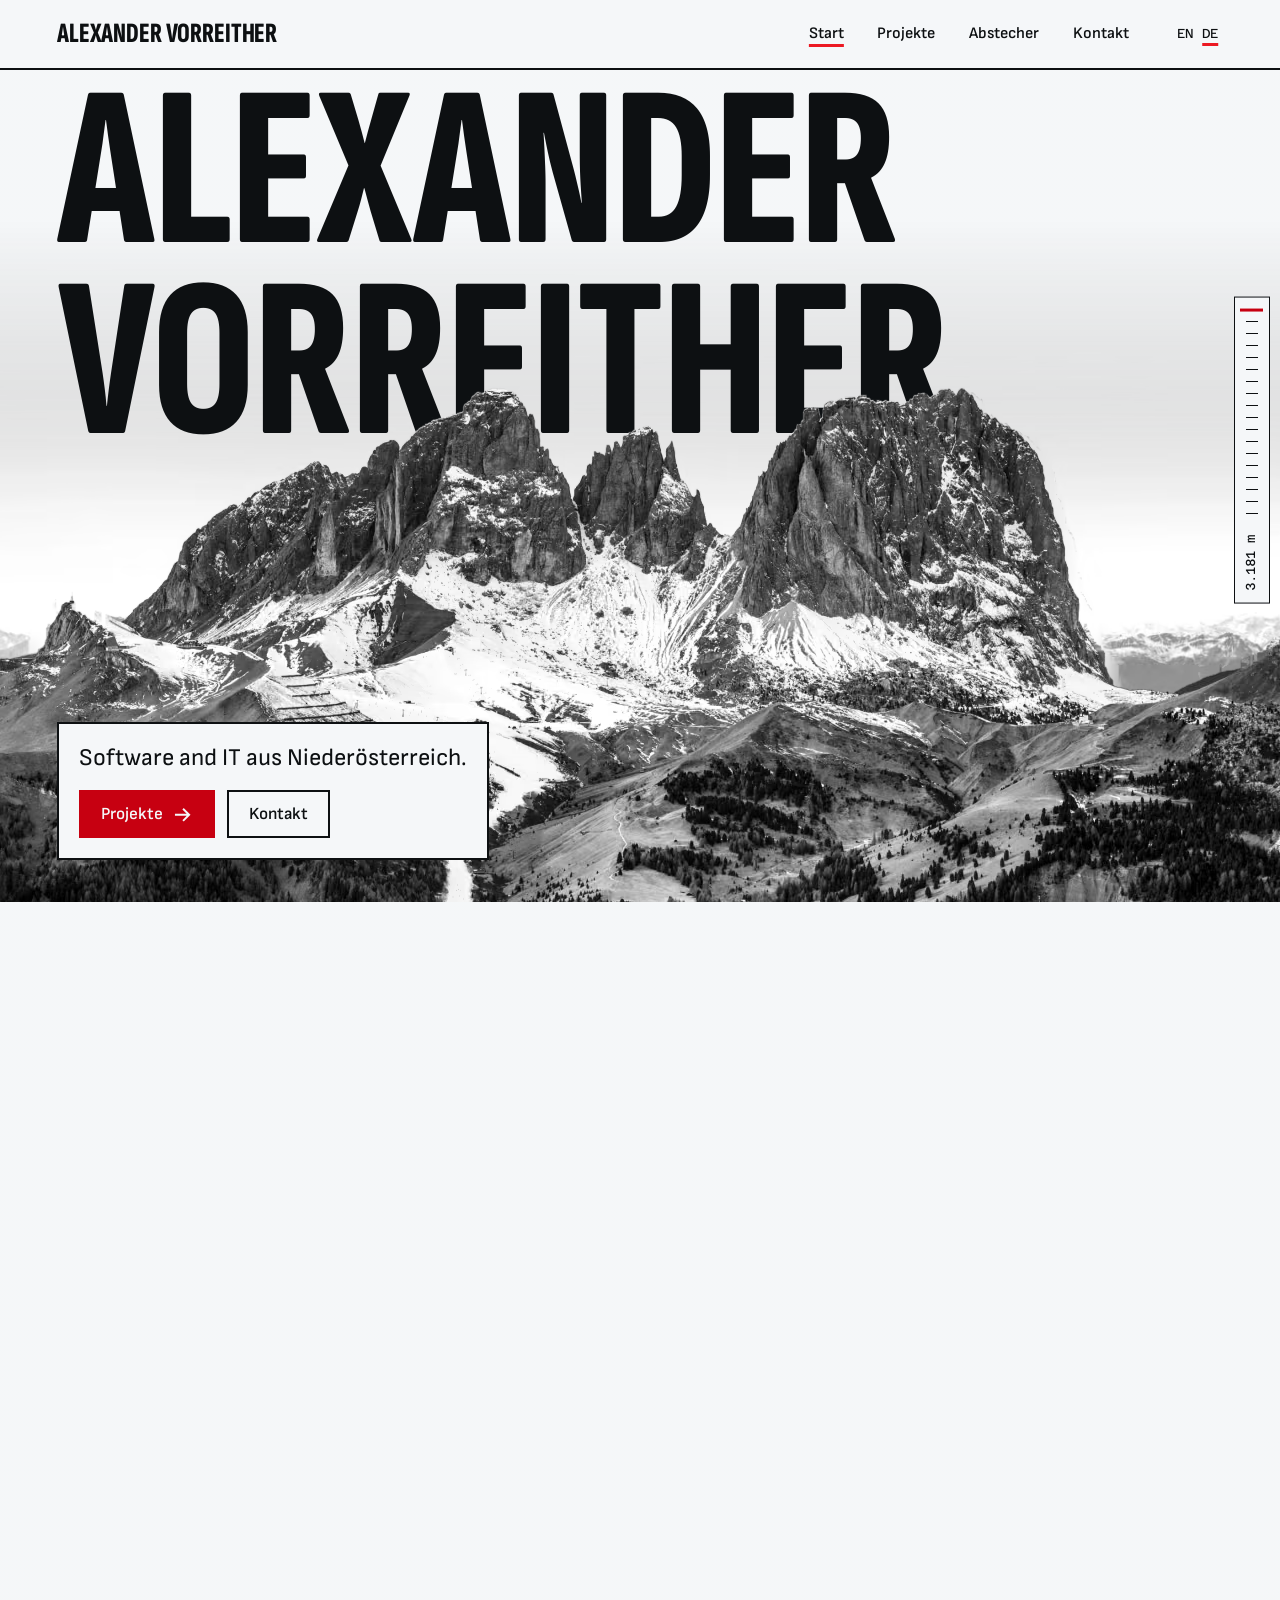
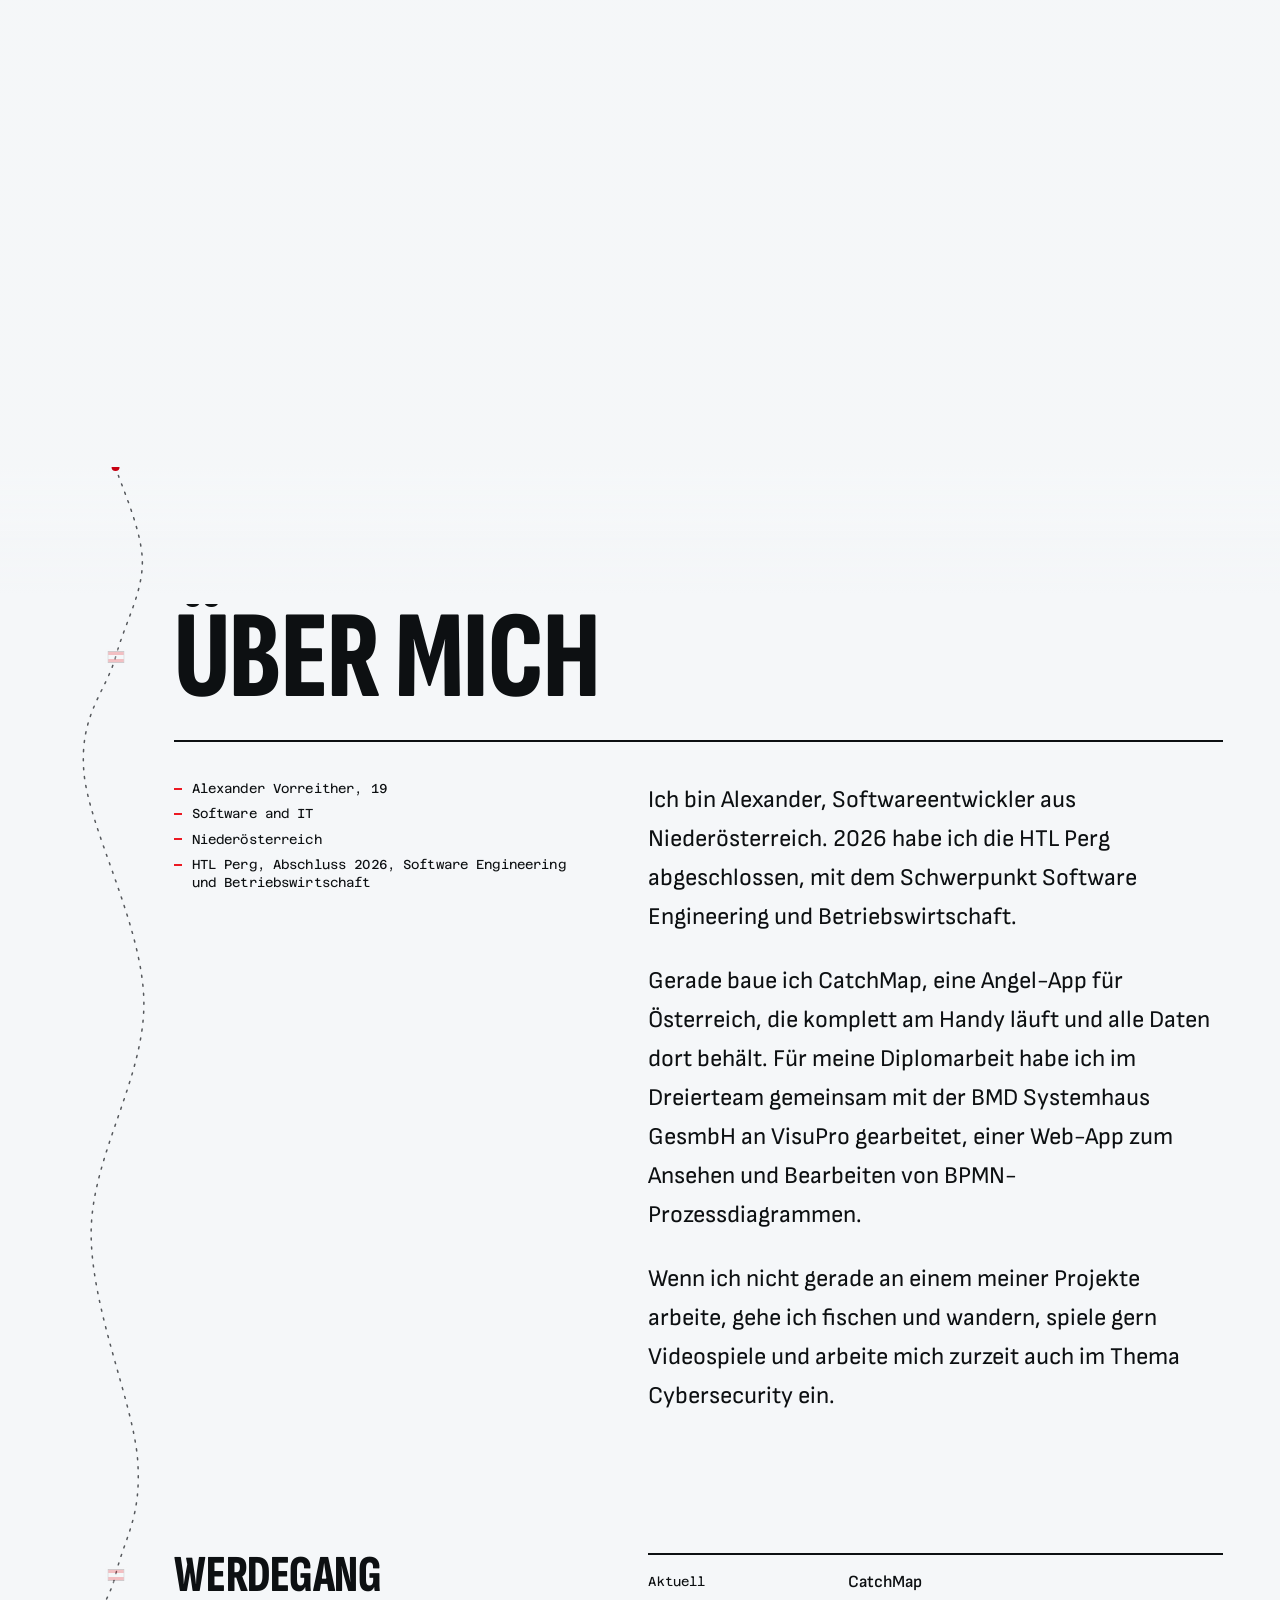
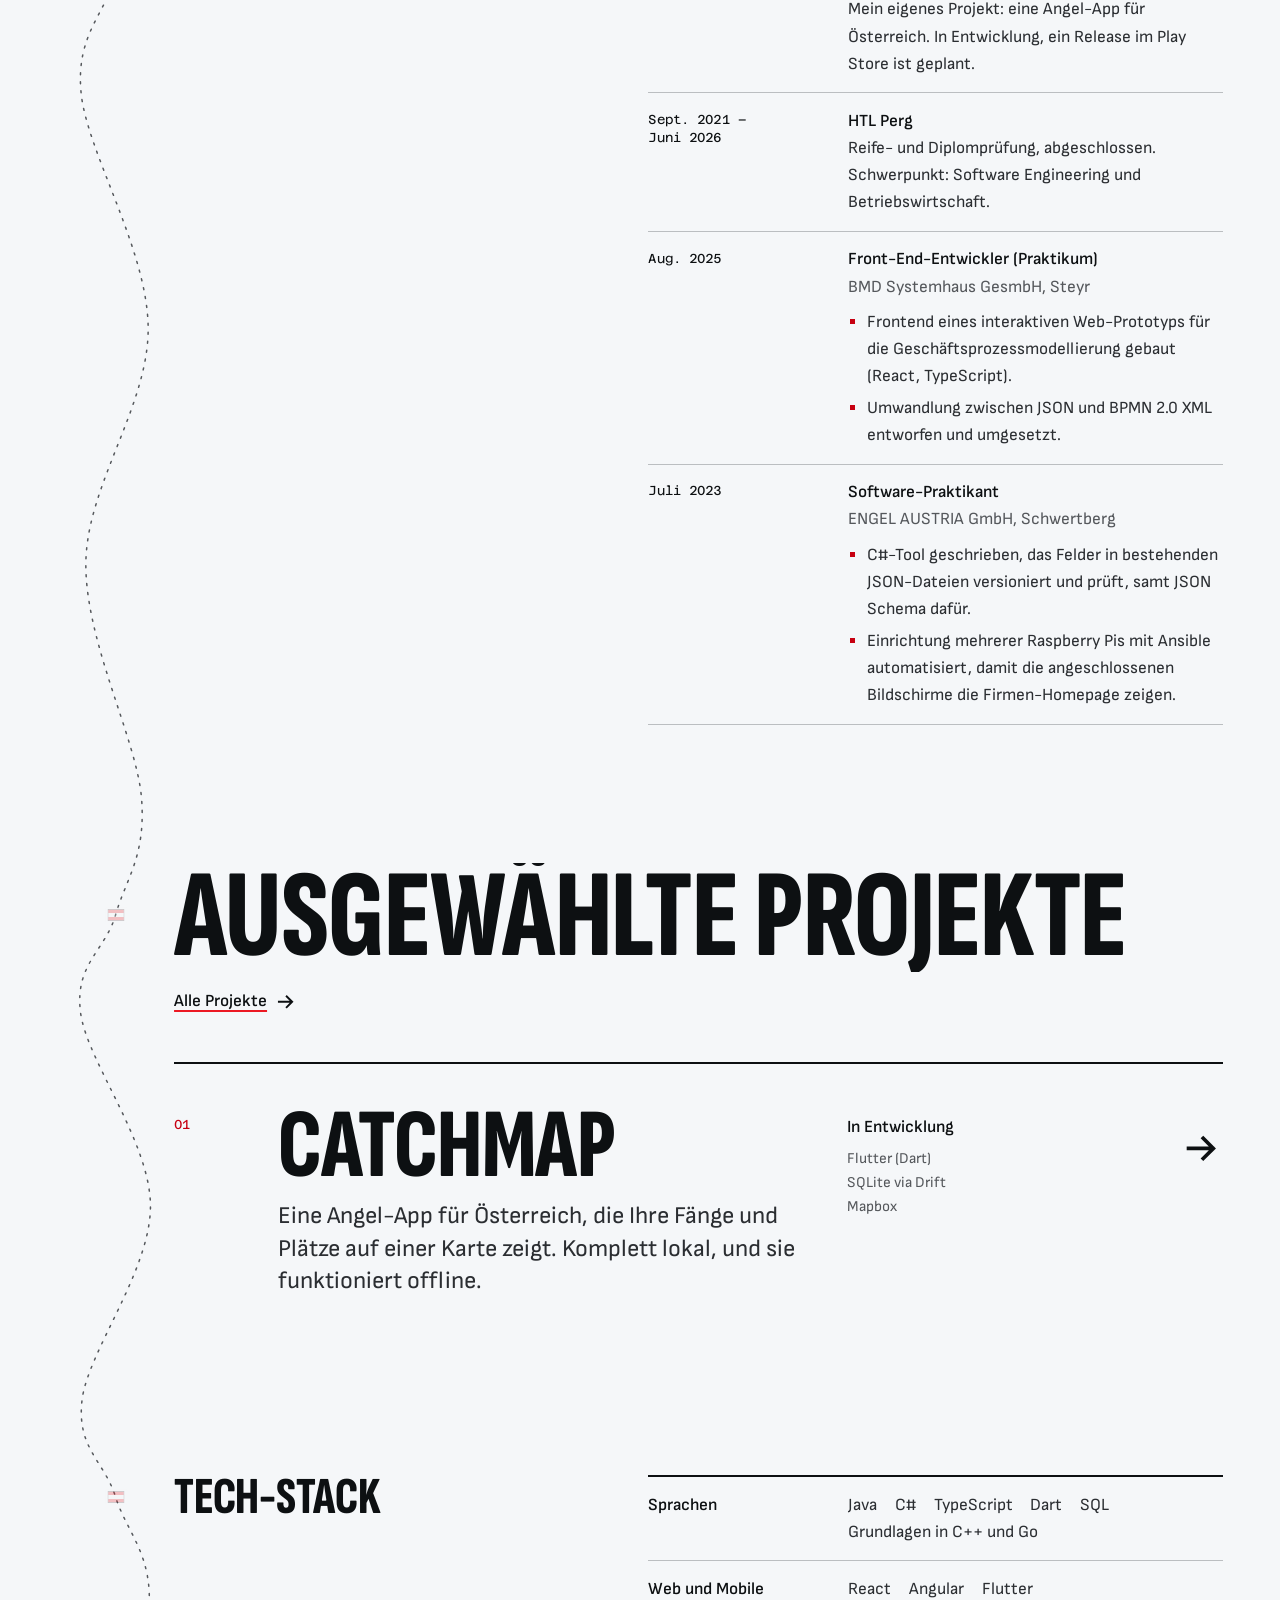
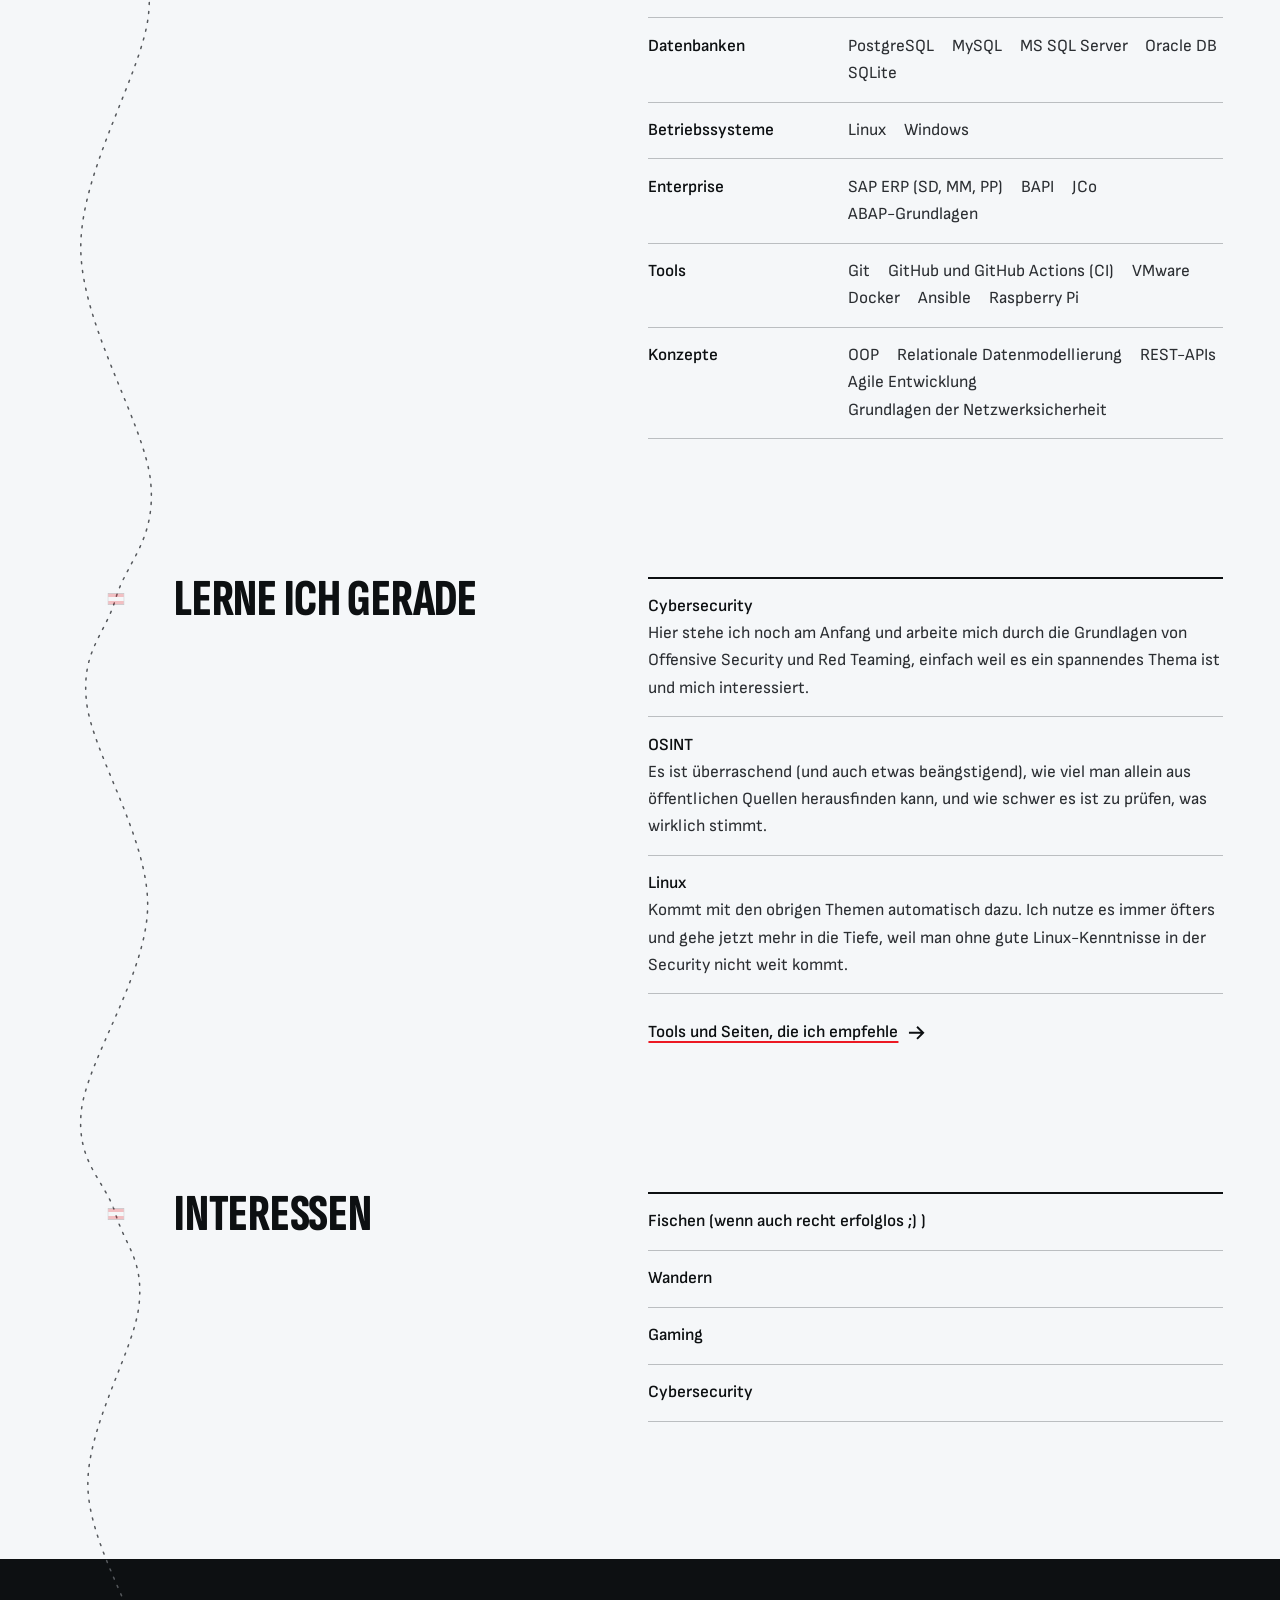
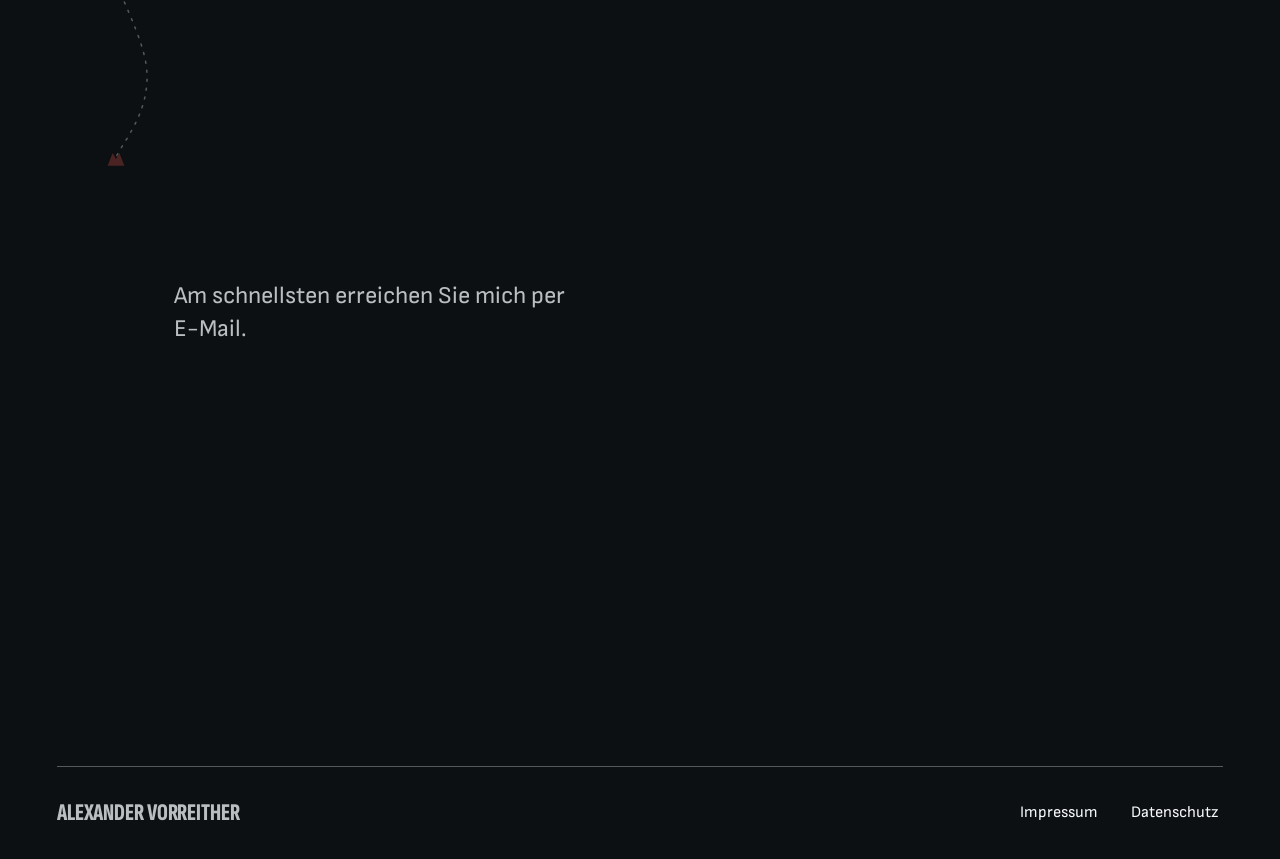
==== commit 44d1ed44: "add website json-ld structured data for google name" ====
--- a/de/index.html
+++ b/de/index.html
@@ -1,4 +1,4 @@
-<!DOCTYPE html><html lang="de"><head><meta charset="utf-8"><meta name="viewport" content="width=device-width, initial-scale=1"><title>Alexander Vorreither - Software and IT</title><meta name="description" content="Persönliche Website von Alexander Vorreither aus Niederösterreich: Software and IT. Projekte, darunter die Angel-App CatchMap, und Kontaktdaten."><link rel="canonical" href="https://avorreither.at/de/"><link rel="alternate" hreflang="en" href="https://avorreither.at/en/"><link rel="alternate" hreflang="de" href="https://avorreither.at/de/"><link rel="alternate" hreflang="x-default" href="https://avorreither.at/en/"><meta property="og:url" content="https://avorreither.at/de/"><link rel="icon" type="image/svg+xml" href="/favicon.svg"><link rel="icon" href="/favicon.ico"><meta property="og:type" content="website"><meta property="og:site_name" content="Alexander Vorreither"><meta property="og:title" content="Alexander Vorreither - Software and IT"><meta property="og:description" content="Persönliche Website von Alexander Vorreither aus Niederösterreich: Software and IT. Projekte, darunter die Angel-App CatchMap, und Kontaktdaten."><meta property="og:image" content="https://avorreither.at/og-default.png"><meta property="og:locale" content="de_AT"><meta name="twitter:card" content="summary_large_image"><meta name="generator" content="Astro v7.4.12"><!-- Motion preference before first paint (mirrors lib/animation/motion-pref.ts). No JS: unset, nothing moves. --><script>
+<!DOCTYPE html><html lang="de"><head><meta charset="utf-8"><meta name="viewport" content="width=device-width, initial-scale=1"><title>Alexander Vorreither - Software and IT</title><meta name="description" content="Persönliche Website von Alexander Vorreither aus Niederösterreich: Software and IT. Projekte, darunter die Angel-App CatchMap, und Kontaktdaten."><link rel="canonical" href="https://avorreither.at/de/"><link rel="alternate" hreflang="en" href="https://avorreither.at/en/"><link rel="alternate" hreflang="de" href="https://avorreither.at/de/"><link rel="alternate" hreflang="x-default" href="https://avorreither.at/en/"><meta property="og:url" content="https://avorreither.at/de/"><link rel="icon" type="image/svg+xml" href="/favicon.svg"><link rel="apple-touch-icon" href="/apple-touch-icon.png"><meta name="theme-color" content="oklch(0.975 0.003 240)"><meta property="og:type" content="website"><meta property="og:site_name" content="Alexander Vorreither"><meta property="og:title" content="Alexander Vorreither - Software and IT"><meta property="og:description" content="Persönliche Website von Alexander Vorreither aus Niederösterreich: Software and IT. Projekte, darunter die Angel-App CatchMap, und Kontaktdaten."><meta property="og:image" content="https://avorreither.at/og-de.png"><meta property="og:image:type" content="image/png"><meta property="og:image:width" content="1200"><meta property="og:image:height" content="630"><meta property="og:image:alt" content="Alexander Vorreither. Software and IT aus Niederösterreich."><meta property="og:locale" content="de_AT"><meta property="og:locale:alternate" content="en_US"><meta name="twitter:card" content="summary_large_image"><meta name="twitter:image:alt" content="Alexander Vorreither. Software and IT aus Niederösterreich."><meta name="generator" content="Astro v7.4.12"><script type="application/ld+json">{"@context":"https://schema.org","@type":"WebSite","name":"Alexander Vorreither","alternateName":"avorreither.at","url":"https://avorreither.at/"}</script><!-- Motion preference before first paint (mirrors lib/animation/motion-pref.ts). No JS: unset, nothing moves. --><script>
       document.documentElement.dataset.motion = matchMedia('(prefers-reduced-motion: reduce)').matches ? 'reduced' : 'full';
     </script><style>@font-face{font-family:"Sofia Sans Extra Condensed-9127dec86b0b1b05";src:url("/_astro/fonts/b9cee78ec5e2ba89.woff2") format("woff2");font-display:swap;unicode-range:U+0000-00FF,U+0131,U+0152-0153,U+02BB-02BC,U+02C6,U+02DA,U+02DC,U+0304,U+0308,U+0329,U+2000-206F,U+20AC,U+2122,U+2191,U+2193,U+2212,U+2215,U+FEFF,U+FFFD;font-weight:800;font-style:normal;}@font-face{font-family:"Sofia Sans Extra Condensed-9127dec86b0b1b05 fallback: Arial Bold";src:local("Arial Bold");font-display:swap;font-weight:800;font-style:normal;size-adjust:64.3776%;ascent-override:139.8001%;descent-override:46.6%;line-gap-override:0%;}:root{--font-face-display:"Sofia Sans Extra Condensed-9127dec86b0b1b05","Sofia Sans Extra Condensed-9127dec86b0b1b05 fallback: Arial Bold","Arial Narrow",sans-serif;}</style><link rel="preload" href="/_astro/fonts/b9cee78ec5e2ba89.woff2" as="font" type="font/woff2" crossorigin><style>@font-face{font-family:"Sofia Sans-28f20b5d88fbd758";src:url("/_astro/fonts/49945f5bab166cc7.woff2") format("woff2");font-display:swap;unicode-range:U+0000-00FF,U+0131,U+0152-0153,U+02BB-02BC,U+02C6,U+02DA,U+02DC,U+0304,U+0308,U+0329,U+2000-206F,U+20AC,U+2122,U+2191,U+2193,U+2212,U+2215,U+FEFF,U+FFFD;font-weight:400;font-style:normal;}@font-face{font-family:"Sofia Sans-28f20b5d88fbd758";src:url("/_astro/fonts/305db04f6ededfee.woff2") format("woff2");font-display:swap;unicode-range:U+0000-00FF,U+0131,U+0152-0153,U+02BB-02BC,U+02C6,U+02DA,U+02DC,U+0304,U+0308,U+0329,U+2000-206F,U+20AC,U+2122,U+2191,U+2193,U+2212,U+2215,U+FEFF,U+FFFD;font-weight:600;font-style:normal;}@font-face{font-family:"Sofia Sans-28f20b5d88fbd758";src:url("/_astro/fonts/76ed9309f6fc1a13.woff2") format("woff2");font-display:swap;unicode-range:U+0000-00FF,U+0131,U+0152-0153,U+02BB-02BC,U+02C6,U+02DA,U+02DC,U+0304,U+0308,U+0329,U+2000-206F,U+20AC,U+2122,U+2191,U+2193,U+2212,U+2215,U+FEFF,U+FFFD;font-weight:400;font-style:italic;}@font-face{font-family:"Sofia Sans-28f20b5d88fbd758";src:url("/_astro/fonts/2c29683341229f3b.woff2") format("woff2");font-display:swap;unicode-range:U+0000-00FF,U+0131,U+0152-0153,U+02BB-02BC,U+02C6,U+02DA,U+02DC,U+0304,U+0308,U+0329,U+2000-206F,U+20AC,U+2122,U+2191,U+2193,U+2212,U+2215,U+FEFF,U+FFFD;font-weight:600;font-style:italic;}@font-face{font-family:"Sofia Sans-28f20b5d88fbd758 fallback: Arial";src:local("Arial");font-display:swap;font-weight:400;font-style:normal;size-adjust:96.4556%;ascent-override:93.3071%;descent-override:31.1024%;line-gap-override:0%;}@font-face{font-family:"Sofia Sans-28f20b5d88fbd758 fallback: Arial";src:local("Arial");font-display:swap;font-weight:600;font-style:normal;size-adjust:96.4556%;ascent-override:93.3071%;descent-override:31.1024%;line-gap-override:0%;}@font-face{font-family:"Sofia Sans-28f20b5d88fbd758 fallback: Arial";src:local("Arial");font-display:swap;font-weight:400;font-style:italic;size-adjust:96.4556%;ascent-override:93.3071%;descent-override:31.1024%;line-gap-override:0%;}@font-face{font-family:"Sofia Sans-28f20b5d88fbd758 fallback: Arial";src:local("Arial");font-display:swap;font-weight:600;font-style:italic;size-adjust:96.4556%;ascent-override:93.3071%;descent-override:31.1024%;line-gap-override:0%;}:root{--font-face-text:"Sofia Sans-28f20b5d88fbd758","Sofia Sans-28f20b5d88fbd758 fallback: Arial",sans-serif;}</style><link rel="preload" href="/_astro/fonts/49945f5bab166cc7.woff2" as="font" type="font/woff2" crossorigin><style>@font-face{font-family:"Azeret Mono-9a5c0ce5e6b8a0d0";src:url("/_astro/fonts/d3f79080f3516c17.woff2") format("woff2");font-display:swap;unicode-range:U+0000-00FF,U+0131,U+0152-0153,U+02BB-02BC,U+02C6,U+02DA,U+02DC,U+0304,U+0308,U+0329,U+2000-206F,U+20AC,U+2122,U+2191,U+2193,U+2212,U+2215,U+FEFF,U+FFFD;font-weight:400;font-style:normal;}@font-face{font-family:"Azeret Mono-9a5c0ce5e6b8a0d0 fallback: Courier New";src:local("Courier New");font-display:swap;font-weight:400;font-style:normal;size-adjust:108.3157%;ascent-override:86.5064%;descent-override:21.2342%;}:root{--font-face-mono:"Azeret Mono-9a5c0ce5e6b8a0d0","Azeret Mono-9a5c0ce5e6b8a0d0 fallback: Courier New",ui-monospace,monospace;}</style><link rel="stylesheet" href="/_astro/index.DHDUgU9W.css"><style>.stage{border-top:2px solid var(--color-rule);grid-template-columns:minmax(0,1fr) auto;grid-template-areas:"num more""body body""cover cover""facts facts";gap:.75rem 1.5rem;padding-block:clamp(1.5rem,3.5vw,2.5rem);display:grid;position:relative;&:not(:has(>.cover)){grid-template-areas:"num more""body body""facts facts"}& .num{color:var(--color-accent-strong);grid-area:num;align-self:center}& .body{grid-area:body}& .title{font-size:var(--text-stage)}& .title a{color:var(--color-heading);text-decoration:none;transition:color .2s ease-out}& .title a span{transition:translate .5s var(--ease-out-expo);display:inline-block}& .title a:after{content:"";position:absolute;inset:0}&:hover .title a{color:var(--color-accent-strong)}&:hover .title a span{translate:.12em}&:has(a:focus-visible){outline:2px solid var(--focus);outline-offset:4px}& .title a:focus-visible{outline:none}& .one{max-width:44ch;font-size:var(--text-lead);margin-top:.6rem;line-height:1.35}& .cover{background-color:var(--color-surface);grid-area:cover;max-width:30rem}& .cover img{aspect-ratio:16/10;object-fit:cover;filter:grayscale()contrast(1.1);width:100%}& .facts{grid-area:facts;align-content:start;gap:.35rem;display:grid}& .status{color:var(--color-heading);font-weight:600}& .stack{color:var(--color-muted);flex-wrap:wrap;gap:0 1rem;font-size:.9375rem;display:flex}& .more{pointer-events:none;color:var(--color-heading);grid-area:more;align-self:center;font-size:1.5rem;line-height:0}@media (width>=60rem){grid-template-columns:4.5rem minmax(0,1fr) minmax(13rem,19rem) 2.5rem;grid-template-areas:"num body facts more""num cover facts more";align-items:start;column-gap:clamp(1.25rem,2.5vw,3rem);&:not(:has(>.cover)){grid-template-areas:"num body facts more"}& .num{align-self:start;padding-top:.75rem}& .facts{padding-top:.6rem}& .more{align-self:start;padding-top:1.6rem;font-size:2rem}& .cover{margin-top:.75rem}& .stack{display:grid}}@media (hover:hover) and (pointer:fine){html[data-motion=full] & .cover{display:none}}}.peek{z-index:15;aspect-ratio:16/10;border:2px solid var(--color-heading);background-color:var(--color-surface);opacity:0;pointer-events:none;width:clamp(15rem,24vw,26rem);display:none;position:fixed;top:0;left:0;overflow:clip;& img{object-fit:cover;filter:grayscale()contrast(1.1);opacity:0;width:100%;height:100%;position:absolute;inset:0}& img[data-on]{opacity:1}@media (hover:hover) and (pointer:fine){html[data-motion=full] &{display:block}}}
-</style><link rel="stylesheet" href="/_astro/Layout.ILWPVymy.css"></head><body><a href="#main" class="skip">Zum Inhalt springen</a><div class="field" aria-hidden="true"><svg data-contour-field viewBox="0 0 1600 1100" preserveAspectRatio="xMidYMid slice" fill="none" focusable="false"><path d="M0 801Q40 822 56 831Q73 840 96 854Q120 869 140 884Q160 899 172 909Q183 920 192 929Q200 937 209 949Q218 960 229 976Q240 992 253 1016Q266 1040 273 1055Q280 1071 290 1095L299 1120M0 313Q40 339 60 348Q80 356 100 364Q120 371 140 376Q160 381 180 383Q200 385 220 385Q240 385 260 383Q280 382 300 380Q320 379 340 380Q360 380 380 386Q400 391 411 395Q421 400 431 405Q440 409 460 419Q480 430 491 435Q501 440 511 445Q520 450 540 459Q560 469 574 474Q588 480 614 494Q640 508 650 514Q660 520 670 530Q680 539 688 550Q697 560 705 580Q714 600 717 620Q720 639 720 660Q719 680 717 700Q716 720 714 740Q712 760 712 780Q711 800 711 820Q712 840 714 860Q716 880 718 892Q720 904 726 932Q732 960 739 980Q746 1000 753 1014Q760 1028 776 1054Q792 1080 809 1100L826 1120M210 0Q240 38 253 59Q266 80 272 100Q277 120 278 140Q279 160 272 180Q266 200 253 214Q240 228 231 234Q222 240 211 245Q200 250 180 253Q160 256 140 254Q120 252 101 246Q83 240 61 230Q40 220 26 210Q12 200 6 195L0 191M466 0Q460 40 459 60Q459 80 461 100Q463 120 469 140Q474 160 484 180Q494 200 507 217Q520 235 540 253Q560 272 580 284Q600 296 620 304Q640 312 655 316Q671 320 695 326Q720 333 740 339Q760 346 772 353Q784 360 792 366Q800 372 811 386Q822 400 831 412Q840 425 855 452Q871 480 882 500Q893 520 904 540Q915 560 924 580Q933 600 937 620Q942 640 942 660Q941 680 937 700Q932 720 928 740Q923 760 922 770Q920 780 918 810Q916 840 918 854Q920 868 926 894Q933 920 942 940Q951 960 964 980Q977 1000 989 1013Q1000 1026 1020 1045Q1040 1064 1051 1072Q1062 1080 1071 1086Q1080 1093 1100 1104Q1120 1115 1126 1117L1132 1120M1208 0Q1240 3 1260 2Q1280 2 1286 1L1292 0M1600 1029Q1560 1058 1547 1069Q1533 1080 1507 1098Q1480 1116 1477 1118L1473 1120M164 0Q200 39 212 60Q224 80 229 100Q234 120 233 140Q231 160 218 180Q204 200 182 209Q160 218 140 218Q120 218 100 212Q80 207 60 196Q40 186 24 173Q8 160 4 156L0 152M522 0Q514 40 514 60Q514 80 517 99Q520 119 527 139Q535 160 547 179Q560 199 580 216Q600 234 620 245Q640 255 660 262Q680 268 700 271Q720 275 735 277Q751 280 775 288Q800 296 813 308Q827 320 840 340Q854 360 864 380Q875 400 885 420Q895 440 907 460Q919 480 932 500Q946 520 953 530Q960 541 969 550Q977 560 989 576Q1000 591 1016 616Q1031 640 1030 660Q1029 680 1021 700Q1012 720 1006 732Q1000 745 991 772Q982 800 980 820Q978 840 980 860Q981 880 987 900Q993 920 1003 940Q1013 960 1027 978Q1040 995 1060 1014Q1080 1033 1100 1047Q1120 1061 1139 1070Q1158 1080 1179 1088Q1200 1095 1220 1100Q1240 1104 1260 1106Q1280 1107 1300 1106Q1320 1105 1340 1100Q1360 1096 1379 1088Q1397 1080 1419 1064Q1440 1049 1460 1026Q1480 1002 1495 981Q1511 960 1532 940Q1554 920 1577 911L1600 901M1026 0Q1080 30 1093 35Q1105 40 1133 47Q1160 55 1180 58Q1200 62 1220 63Q1240 64 1260 63Q1280 62 1300 59Q1320 56 1340 52Q1360 48 1380 45Q1400 42 1420 38Q1440 35 1460 33Q1480 31 1500 30Q1520 29 1540 30Q1560 31 1580 33L1600 35M118 0Q160 36 174 58Q188 80 192 100Q197 120 190 140Q183 160 172 169Q160 178 140 181Q120 185 100 180Q80 175 66 168Q52 160 30 140Q7 120 4 115L0 109M571 0Q562 40 562 60Q562 80 567 100Q571 120 582 140Q593 160 616 180Q639 200 659 208Q680 216 700 220Q720 223 740 224Q760 226 780 227Q800 229 814 234Q829 240 846 260Q863 280 872 297Q880 314 888 337Q896 360 904 380Q913 400 923 420Q934 440 947 459Q960 479 979 499Q998 520 1019 536Q1040 552 1050 556Q1060 560 1070 565Q1080 571 1100 575Q1120 579 1140 579Q1160 579 1180 578Q1200 577 1220 578Q1240 580 1260 584Q1280 589 1294 594Q1308 600 1334 618Q1360 636 1380 657Q1400 678 1415 699Q1429 720 1435 729Q1440 737 1450 749Q1459 760 1470 770Q1480 779 1500 789Q1520 799 1540 804Q1560 809 1580 809L1600 810M932 0Q960 40 980 52Q1000 64 1020 69Q1040 75 1060 80Q1080 84 1100 88Q1120 92 1140 96Q1160 100 1180 102Q1200 105 1220 106Q1240 106 1260 104Q1280 103 1300 99Q1320 96 1340 92Q1360 88 1380 85Q1400 81 1420 78Q1440 75 1460 74Q1480 72 1500 72Q1520 72 1540 74Q1560 76 1570 78Q1581 80 1590 81L1600 83M1065 780Q1079 760 1100 747Q1120 734 1140 730Q1160 726 1180 728Q1200 729 1220 734Q1240 739 1260 746Q1280 753 1300 762Q1320 771 1340 783Q1360 795 1380 815Q1400 835 1409 858Q1417 880 1418 900Q1418 920 1414 940Q1410 960 1405 969Q1400 978 1394 989Q1388 1000 1374 1013Q1360 1026 1349 1033Q1338 1040 1309 1048Q1280 1055 1260 1055Q1240 1055 1220 1050Q1200 1046 1180 1038Q1160 1030 1140 1018Q1120 1006 1100 987Q1080 967 1065 944Q1051 920 1045 902Q1040 884 1039 862Q1038 840 1045 820Q1051 800 1065 780ZM623 0Q612 40 613 60Q614 80 622 100Q630 120 654 140Q678 160 699 165Q720 169 740 168Q760 168 779 164Q797 160 819 151Q840 142 854 131Q868 120 872 100Q875 80 873 60Q870 40 865 20L859 0M1600 118Q1560 109 1540 106Q1520 104 1500 103Q1480 103 1460 104Q1440 105 1420 108Q1400 111 1380 116Q1360 120 1340 124Q1320 128 1300 132Q1280 136 1260 138Q1240 140 1220 140Q1200 140 1180 138Q1160 136 1140 133Q1120 130 1100 128Q1080 125 1060 125Q1040 124 1020 125Q1000 127 980 131Q960 136 940 148Q921 160 914 180Q907 200 907 220Q907 240 910 260Q912 280 916 300Q920 320 925 340Q930 360 938 380Q946 400 953 412Q960 424 980 450Q1000 475 1020 490Q1040 506 1059 513Q1077 520 1099 524Q1120 528 1140 529Q1160 529 1180 530Q1200 530 1220 532Q1240 534 1260 540Q1280 545 1300 552Q1320 560 1340 572Q1360 584 1373 592Q1385 600 1410 620Q1435 640 1457 660Q1479 680 1499 697Q1520 713 1540 722Q1560 732 1580 734L1600 736M19 60Q18 40 29 29Q40 19 60 18Q80 18 100 28Q120 39 135 59Q150 80 151 100Q153 120 137 133Q120 146 100 143Q80 140 64 130Q49 120 35 100Q20 80 19 60ZM1112 860Q1116 840 1138 824Q1160 808 1180 807Q1200 805 1220 810Q1240 816 1260 826Q1280 837 1300 858Q1319 880 1325 900Q1330 920 1325 940Q1320 960 1300 975Q1280 990 1260 993Q1240 997 1220 993Q1200 989 1180 978Q1160 968 1140 947Q1120 925 1114 902Q1107 880 1112 860ZM1600 175Q1560 163 1540 159Q1520 155 1500 154Q1480 153 1460 154Q1440 155 1425 158Q1410 160 1385 165Q1360 171 1340 176Q1320 181 1300 187Q1280 192 1260 196Q1240 200 1220 201Q1200 203 1180 202Q1160 201 1140 199Q1120 198 1100 198Q1080 198 1060 204Q1040 210 1022 225Q1003 240 995 260Q987 280 986 300Q985 320 990 340Q994 360 1005 380Q1016 400 1028 413Q1040 425 1052 433Q1063 440 1092 449Q1120 457 1140 459Q1160 460 1180 462Q1200 463 1220 466Q1240 470 1256 475Q1272 480 1296 490Q1320 500 1340 510Q1359 520 1380 532Q1400 544 1414 552Q1429 560 1454 575Q1480 591 1491 595Q1501 600 1511 605Q1520 610 1540 616Q1560 621 1580 618L1600 615M1600 201Q1560 186 1540 182Q1520 178 1500 176Q1480 175 1460 176Q1440 177 1420 180Q1400 184 1380 189Q1360 194 1350 197Q1340 200 1330 203Q1320 207 1300 214Q1280 220 1260 225Q1240 230 1220 233Q1200 235 1180 235Q1160 235 1140 234Q1120 234 1100 236Q1080 238 1060 252Q1040 265 1031 292Q1023 320 1027 340Q1032 360 1049 380Q1066 400 1093 410Q1120 421 1140 423Q1160 425 1180 427Q1200 430 1220 435Q1240 440 1260 447Q1280 454 1300 464Q1320 474 1340 484Q1360 495 1380 506Q1400 517 1420 528Q1440 540 1460 549Q1480 559 1500 567Q1520 575 1540 577Q1560 580 1580 574L1600 568M1600 227Q1560 209 1542 205Q1523 200 1502 198Q1480 196 1460 197Q1440 198 1420 202Q1400 206 1380 212Q1360 218 1340 226Q1320 233 1300 242Q1280 251 1260 259Q1240 267 1220 272Q1200 276 1180 277Q1160 279 1147 279Q1134 280 1107 296Q1080 313 1088 336Q1097 360 1108 366Q1120 371 1140 375Q1160 379 1180 383Q1200 387 1214 394Q1227 400 1254 411Q1280 423 1293 431Q1306 440 1333 455Q1360 470 1380 482Q1400 493 1420 503Q1440 514 1460 523Q1480 532 1500 538Q1520 543 1540 544Q1560 544 1580 536L1600 528M1600 256Q1575 240 1547 231Q1520 221 1500 219Q1480 217 1460 218Q1440 220 1420 224Q1400 228 1383 234Q1365 240 1343 252Q1320 264 1306 272Q1292 280 1271 300Q1251 320 1254 340Q1256 360 1268 370Q1280 381 1288 390Q1296 400 1308 408Q1320 416 1336 428Q1352 440 1376 454Q1400 469 1411 474Q1421 480 1431 485Q1440 490 1460 498Q1480 506 1500 510Q1520 515 1540 513Q1560 511 1580 500L1600 489M1600 359Q1588 320 1574 305Q1560 289 1540 279Q1520 269 1500 266Q1480 263 1460 265Q1440 267 1420 274Q1401 280 1380 299Q1360 317 1358 339Q1355 360 1369 380Q1383 400 1392 406Q1400 413 1420 426Q1440 439 1460 446Q1480 453 1500 455Q1520 457 1540 450Q1560 444 1577 422Q1593 400 1597 381L1600 362M1404 341Q1408 320 1424 310Q1440 300 1460 297Q1480 293 1500 297Q1520 302 1533 311Q1547 320 1553 332Q1560 344 1560 364Q1560 384 1540 403Q1520 421 1500 421Q1480 421 1460 413Q1440 405 1420 383Q1400 361 1404 341Z" stroke-width="1" vector-effect="non-scaling-stroke"></path><path d="M276 0Q318 40 339 48Q360 57 372 28L383 0M0 235Q40 263 60 271Q80 280 100 287Q120 295 140 298Q160 301 180 301Q200 300 220 296Q240 292 254 286Q268 280 294 262Q320 244 340 226Q360 209 380 212Q400 215 411 228Q422 240 431 247Q440 255 452 267Q464 280 472 287Q480 293 497 307Q513 320 537 335Q560 349 572 355Q585 360 612 371Q640 382 660 388Q680 394 690 397Q700 400 710 404Q720 408 740 420Q760 432 780 454Q800 476 812 498Q824 520 832 537Q840 554 847 577Q853 600 855 620Q857 640 856 660Q854 680 851 700Q848 720 846 740Q843 760 842 780Q840 800 841 820Q841 840 844 860Q847 880 852 900Q857 920 866 940Q874 960 885 980Q896 1000 908 1016Q920 1031 940 1053Q960 1075 980 1092Q1000 1109 1007 1115L1015 1120M713 0Q684 40 692 60Q700 80 710 85Q720 91 740 87Q760 83 770 61Q779 40 770 20L762 0M1600 148Q1560 137 1540 134Q1520 131 1500 130Q1480 130 1460 131Q1440 132 1420 135Q1400 137 1380 141Q1360 146 1340 151Q1320 156 1300 160Q1280 165 1260 168Q1240 171 1220 171Q1200 172 1180 170Q1160 169 1140 167Q1120 165 1100 163Q1080 162 1060 164Q1040 166 1020 174Q1000 182 989 191Q978 200 969 215Q960 231 955 255Q950 280 951 300Q952 320 956 336Q960 353 970 376Q980 400 990 415Q1000 430 1020 448Q1040 466 1055 473Q1071 480 1095 486Q1120 492 1140 493Q1160 493 1180 494Q1200 495 1220 498Q1240 501 1260 506Q1280 511 1291 516Q1301 520 1311 524Q1320 528 1340 539Q1360 549 1370 555Q1379 560 1390 567Q1400 574 1420 587Q1440 600 1460 615Q1480 629 1489 635Q1499 640 1509 647Q1520 655 1540 663Q1560 671 1580 671L1600 671M1600 290Q1560 259 1540 251Q1520 244 1507 242Q1494 240 1476 240Q1457 240 1429 247Q1400 253 1380 263Q1360 272 1340 291Q1320 310 1316 335Q1312 360 1327 380Q1342 400 1351 407Q1360 414 1377 427Q1394 440 1417 452Q1440 465 1459 472Q1479 480 1499 483Q1520 487 1539 483Q1557 480 1579 464L1600 447" stroke-width="2" vector-effect="non-scaling-stroke"></path></svg></div><header class="header"><div class="wrap row"><div class="top"><a href="/de/" class="brand display">Alexander Vorreither</a><div class="alti meta bar" data-altimeter data-from="3181" data-to="2240" data-locale="de" aria-hidden="true"><svg class="peak" viewBox="0 0 12 10" focusable="false"><path d="M6 0.5 11.5 9.5H0.5Z"></path></svg><span class="value"><span data-altimeter-value>3.181</span> m</span></div></div><div class="menus"><nav aria-label="Hauptmenü"><ul class="menu"><li><a href="/de/" aria-current="page">Start</a></li><li><a href="/de/projects/">Projekte</a></li><li><a href="/de/detours/">Abstecher</a></li><li><a href="/de/#contact">Kontakt</a></li></ul></nav><nav aria-label="Sprache"><ul class="menu langs"><li><a href="/en/" lang="en" hreflang="en">EN<span class="sr-only"> English</span></a></li><li><a href="/de/" lang="de" hreflang="de" aria-current="true">DE<span class="sr-only"> Deutsch</span></a></li></ul></nav></div></div></header><main id="main"><div class="track" data-hero-track><section class="hero" data-hero aria-labelledby="hero-title" style="--chars:10;--lines:2;--summit:0.202;--ratio:1.5367727771679474"><div class="scene" aria-hidden="true"><div class="layer sky" data-hero-sky style="background-image:url([data-uri])"><img src="/_astro/hero-sky.DtyanPmo_1SiR7Q.avif" srcset="/_astro/hero-sky.DtyanPmo_Z2bFIwz.avif 640w, /_astro/hero-sky.DtyanPmo_Z10uuNi.avif 960w, /_astro/hero-sky.DtyanPmo_Zp1H2Y.avif 1280w, /_astro/hero-sky.DtyanPmo_ZueRF2.avif 1920w, /_astro/hero-sky.DtyanPmo_1SiR7Q.avif 2800w" alt sizes="max(100vw, 80vh)" loading="eager" decoding="sync" fetchpriority="high" width="2800" height="1822"></div></div><h1 id="hero-title" class="name display" data-hero-name><span class="rise" style="--i:0">Alexander</span><span class="rise" style="--i:1">Vorreither</span></h1><div class="scene front" aria-hidden="true"><div class="layer ridge" data-hero-ridge data-field="/_astro/hero-field.D8TvKsTU.webp" data-ratio="1.5367727771679474" data-summit-x="0.385" data-summit-y="0.202"><img src="/_astro/hero-ridge.poyhDfBB_aDBE2.avif" srcset="/_astro/hero-ridge.poyhDfBB_Z11PEL4.avif 640w, /_astro/hero-ridge.poyhDfBB_Z2utXe9.avif 960w, /_astro/hero-ridge.poyhDfBB_ZHQIHO.avif 1280w, /_astro/hero-ridge.poyhDfBB_2sShjv.avif 1920w, /_astro/hero-ridge.poyhDfBB_aDBE2.avif 2800w" alt sizes="max(100vw, 80vh)" loading="eager" fetchpriority="high" decoding="async" width="2800" height="1822"><canvas></canvas></div></div><div class="legend rise" style="--i:3"><p class="text-lead">Software and IT aus Niederösterreich.</p><ul class="actions"><li><a href="/de/projects/" class="btn btn-primary">Projekte<svg class="arrow" viewBox="0 0 20 20" fill="none" stroke="currentColor" stroke-width="2" stroke-linecap="square" stroke-linejoin="miter" aria-hidden="true" focusable="false"><path d="M3 10h13M11 4.5l5.5 5.5-5.5 5.5"></path></svg></a></li><li><a href="#contact" class="btn btn-quiet">Kontakt</a></li></ul></div></section></div><div class="trail" data-trail><div class="box" aria-hidden="true"><div class="route" data-route><svg class="ahead" data-route-ahead fill="none" focusable="false"><path></path></svg><div class="walk" data-route-walk><div class="walk-in" data-route-walk-in><svg class="walked" data-route-walked fill="none" focusable="false"><path></path></svg></div></div><span class="hiker" data-route-hiker></span></div></div><section class="stop" aria-labelledby="about-title"><div class="wrap"><div class="col"><div class="head"><span class="blaze text-h2" data-blaze aria-hidden="true"></span><h2 id="about-title" class="display text-h2" data-lines>Über mich</h2></div><div class="rule" data-rule></div><div class="split about"><ul class="facts meta" aria-label="Eckdaten" data-reveal><li>Alexander Vorreither, 19</li><li>Software and IT</li><li>Niederösterreich</li><li>HTL Perg, Abschluss 2026, Software Engineering und Betriebswirtschaft</li></ul><div class="prose bio text-lead" data-reveal><p>Ich bin Alexander, Softwareentwickler aus Niederösterreich. 2026 habe ich die HTL Perg abgeschlossen, mit dem Schwerpunkt Software Engineering und Betriebswirtschaft.</p><p>Gerade baue ich CatchMap, eine Angel-App für Österreich, die komplett am Handy läuft und alle Daten dort behält. Für meine Diplomarbeit habe ich im Dreierteam gemeinsam mit der BMD Systemhaus GesmbH an VisuPro gearbeitet, einer Web-App zum Ansehen und Bearbeiten von BPMN-Prozessdiagrammen.</p><p>Wenn ich nicht gerade an einem meiner Projekte arbeite, gehe ich fischen und wandern, spiele gern Videospiele und arbeite mich zurzeit auch im Thema Cybersecurity ein.</p></div></div></div></div></section><section class="stop" aria-labelledby="timeline-title"><div class="wrap"><div class="col split"><div class="head"><span class="blaze text-h3" data-blaze aria-hidden="true"></span><h2 id="timeline-title" class="display text-h3" data-lines>Werdegang</h2></div><ol class="rows timeline" data-reveal><li class="when"><span class="meta">Aktuell</span><div><p class="strong">CatchMap</p><p>Mein eigenes Projekt: eine Angel-App für Österreich. In Entwicklung, ein Release im Play Store ist geplant.</p></div></li><li class="when"><span class="meta">Sept. 2021 – Juni 2026</span><div><p class="strong">HTL Perg</p><p>Reife- und Diplomprüfung, abgeschlossen. Schwerpunkt: Software Engineering und Betriebswirtschaft.</p></div></li><li class="when"><span class="meta">Aug. 2025</span><div><p class="strong">Front-End-Entwickler (Praktikum)</p><p class="place">BMD Systemhaus GesmbH, Steyr</p><ul class="points"><li>Frontend eines interaktiven Web-Prototyps für die Geschäftsprozessmodellierung gebaut (React, TypeScript).</li><li>Umwandlung zwischen JSON und BPMN 2.0 XML entworfen und umgesetzt.</li></ul></div></li><li class="when"><span class="meta">Juli 2023</span><div><p class="strong">Software-Praktikant</p><p class="place">ENGEL AUSTRIA GmbH, Schwertberg</p><ul class="points"><li>C#-Tool geschrieben, das Felder in bestehenden JSON-Dateien versioniert und prüft, samt JSON Schema dafür.</li><li>Einrichtung mehrerer Raspberry Pis mit Ansible automatisiert, damit die angeschlossenen Bildschirme die Firmen-Homepage zeigen.</li></ul></div></li></ol></div></div></section><section class="stop" aria-labelledby="featured-title"><div class="wrap"><div class="col"><div class="head between"><span class="blaze text-h2" data-blaze aria-hidden="true"></span><h2 id="featured-title" class="display text-h2" data-lines>Ausgewählte Projekte</h2><a href="/de/projects/" class="go">Alle Projekte<svg class="arrow" viewBox="0 0 20 20" fill="none" stroke="currentColor" stroke-width="2" stroke-linecap="square" stroke-linejoin="miter" aria-hidden="true" focusable="false"><path d="M3 10h13M11 4.5l5.5 5.5-5.5 5.5"></path></svg></a></div><ol class="stages" data-reveal><li><article class="stage" data-stage="catchmap"><p class="num meta" aria-hidden="true">01</p><div class="body"><h3 class="display title" style="view-transition-name:project-catchmap"><a href="/de/projects/catchmap/"><span>CatchMap</span></a></h3><p class="one">Eine Angel-App für Österreich, die Ihre Fänge und Plätze auf einer Karte zeigt. Komplett lokal, und sie funktioniert offline.</p></div><div class="facts"><p class="status">In Entwicklung</p><ul class="stack" aria-label="Gebaut mit"><li>Flutter (Dart)</li><li>SQLite via Drift</li><li>Mapbox</li></ul></div><p class="more" aria-hidden="true"><svg class="arrow" viewBox="0 0 20 20" fill="none" stroke="currentColor" stroke-width="2" stroke-linecap="square" stroke-linejoin="miter" aria-hidden="true" focusable="false"><path d="M3 10h13M11 4.5l5.5 5.5-5.5 5.5"></path></svg></p></article></li></ol></div></div></section><section class="stop" aria-labelledby="stack-title"><div class="wrap"><div class="col split"><div class="head"><span class="blaze text-h3" data-blaze aria-hidden="true"></span><h2 id="stack-title" class="display text-h3" data-lines>Tech-Stack</h2></div><dl class="rows tech-stack" data-reveal><div class="when"><dt class="strong">Sprachen</dt><dd><ul class="inline"><li>Java</li><li>C#</li><li>TypeScript</li><li>Dart</li><li>SQL</li><li>Grundlagen in C++ und Go</li></ul></dd></div><div class="when"><dt class="strong">Web und Mobile</dt><dd><ul class="inline"><li>React</li><li>Angular</li><li>Flutter</li></ul></dd></div><div class="when"><dt class="strong">Datenbanken</dt><dd><ul class="inline"><li>PostgreSQL</li><li>MySQL</li><li>MS SQL Server</li><li>Oracle DB</li><li>SQLite</li></ul></dd></div><div class="when"><dt class="strong">Betriebssysteme</dt><dd><ul class="inline"><li>Linux</li><li>Windows</li></ul></dd></div><div class="when"><dt class="strong">Enterprise</dt><dd><ul class="inline"><li>SAP ERP (SD, MM, PP)</li><li>BAPI</li><li>JCo</li><li>ABAP-Grundlagen</li></ul></dd></div><div class="when"><dt class="strong">Tools</dt><dd><ul class="inline"><li>Git</li><li>GitHub und GitHub Actions (CI)</li><li>VMware</li><li>Docker</li><li>Ansible</li><li>Raspberry Pi</li></ul></dd></div><div class="when"><dt class="strong">Konzepte</dt><dd><ul class="inline"><li>OOP</li><li>Relationale Datenmodellierung</li><li>REST-APIs</li><li>Agile Entwicklung</li><li>Grundlagen der Netzwerksicherheit</li></ul></dd></div></dl></div></div></section><section class="stop" aria-labelledby="learning-title"><div class="wrap"><div class="col split"><div class="head"><span class="blaze text-h3" data-blaze aria-hidden="true"></span><h2 id="learning-title" class="display text-h3" data-lines>Lerne ich gerade</h2></div><div><ul class="rows learning" data-reveal><li><span class="strong">Cybersecurity</span><span class="note">Hier stehe ich noch am Anfang und arbeite mich durch die Grundlagen von Offensive Security und Red Teaming, einfach weil es ein spannendes Thema ist und mich interessiert.</span></li><li><span class="strong">OSINT</span><span class="note">Es ist überraschend (und auch etwas beängstigend), wie viel man allein aus öffentlichen Quellen herausfinden kann, und wie schwer es ist zu prüfen, was wirklich stimmt.</span></li><li><span class="strong">Linux</span><span class="note">Kommt mit den obrigen Themen automatisch dazu. Ich nutze es immer öfters und gehe jetzt mehr in die Tiefe, weil man ohne gute Linux-Kenntnisse in der Security nicht weit kommt.</span></li></ul><a href="/de/detours/" class="go learning-more">Tools und Seiten, die ich empfehle<svg class="arrow" viewBox="0 0 20 20" fill="none" stroke="currentColor" stroke-width="2" stroke-linecap="square" stroke-linejoin="miter" aria-hidden="true" focusable="false"><path d="M3 10h13M11 4.5l5.5 5.5-5.5 5.5"></path></svg></a></div></div></div></section><section class="stop" aria-labelledby="interests-title"><div class="wrap"><div class="col split"><div class="head"><span class="blaze text-h3" data-blaze aria-hidden="true"></span><h2 id="interests-title" class="display text-h3" data-lines>Interessen</h2></div><ul class="rows" data-reveal><li class="strong">Fischen (wenn auch recht erfolglos ;) )</li><li class="strong">Wandern</li><li class="strong">Gaming</li><li class="strong">Cybersecurity</li></ul></div></div></section><section class="stop pass" id="contact" aria-labelledby="contact-title"><div class="wrap"><div class="col"><div class="head"><span class="blaze saddle text-h1" data-blaze="pass" aria-hidden="true"><svg viewBox="0 0 24 20" focusable="false"><path d="M1 19 7.5 2 12 10 16.5 2 23 19Z"></path></svg></span><h2 id="contact-title" class="display text-h1" data-lines>Kontakt</h2></div><div class="split reach"><p class="text-lead">Am schnellsten erreichen Sie mich per E-Mail.</p><dl data-reveal><div class="line line-main"><dt>E-Mail</dt><dd><a href="mailto:alexander.vorreither+business@gmail.com" class="link">alexander.vorreither+business@gmail.com</a></dd></div><div class="line"><dt>GitHub</dt><dd><a href="https://github.com/Schweinemaster" class="link" rel="noopener noreferrer">github.com/Schweinemaster</a></dd></div><div class="line"><dt>LinkedIn</dt><dd><a href="https://www.linkedin.com/in/alexander-vorreither" class="link" rel="noopener noreferrer">linkedin.com/in/alexander-vorreither</a></dd></div><div class="line"><dt>Buy Me a Coffee</dt><dd><a href="https://buymeacoffee.com/alexander.vorreither" rel="noopener noreferrer" class="coffee btn btn-quiet"><img src="/_astro/bmc-cup.Dd8V_aS3.svg" alt="" width="14" height="20" loading="lazy" decoding="async">Buy me a coffee</a><span class="note">Meine Apps entstehen in meiner Freizeit. Falls Ihnen eine davon etwas bringt, über nen Kaffee würde ich mich freuen.</span></dd></div></dl></div></div></div></section></div></main><footer class="footer"><div class="wrap footer-row"><p class="display footer-name">Alexander Vorreither</p><nav aria-label="Rechtliches"><ul class="menu"><li><a href="/de/impressum/">Impressum</a></li><li><a href="/de/privacy/">Datenschutz</a></li></ul></nav></div></footer><div class="alti meta gauge" data-altimeter data-from="3181" data-to="2240" data-locale="de" aria-hidden="true"><span class="scale"><span class="mark" data-altimeter-mark></span></span><span class="value"><span data-altimeter-value>3.181</span> m</span></div><script type="module">var e=[`wheel`,`touchstart`,`pointerdown`,`keydown`],t;function n(e){if(e.length<2)return null;try{return document.getElementById(decodeURIComponent(e.slice(1)))}catch{return null}}function r(n,r){t?.();let i=()=>n.getBoundingClientRect().top+window.scrollY,a=i(),o=()=>n.scrollIntoView({block:`start`,...r&&{behavior:r}}),s=new ResizeObserver(()=>{let e=i();Math.abs(e-a)<1||(a=e,o())});s.observe(document.body);let c=()=>t?.(),l=window.setTimeout(c,1e4);for(let t of e)window.addEventListener(t,c,{passive:!0,capture:!0});return t=()=>{s.disconnect(),window.clearTimeout(l);for(let t of e)window.removeEventListener(t,c,{capture:!0});t=void 0},o}var i=n(window.location.hash);i&&r(i,`instant`)(),document.addEventListener(`click`,e=>{if(e.defaultPrevented||e.button!==0||e.metaKey||e.ctrlKey||e.shiftKey||e.altKey)return;let t=e.target?.closest?.(`a[href*="#"]`);if(!(t instanceof HTMLAnchorElement)||t.origin!==window.location.origin||t.pathname!==window.location.pathname)return;let i=n(t.hash);i&&r(i,void 0)});</script></body></html><script type="module" src="/_astro/Layout.astro_astro_type_script_index_0_lang.Bu64iR2c.js"></script>+</style><link rel="stylesheet" href="/_astro/Layout.ILWPVymy.css"></head><body><a href="#main" class="skip">Zum Inhalt springen</a><div class="field" aria-hidden="true"><svg data-contour-field viewBox="0 0 1600 1100" preserveAspectRatio="xMidYMid slice" fill="none" focusable="false"><path d="M0 801Q40 822 56 831Q73 840 96 854Q120 869 140 884Q160 899 172 909Q183 920 192 929Q200 937 209 949Q218 960 229 976Q240 992 253 1016Q266 1040 273 1055Q280 1071 290 1095L299 1120M0 313Q40 339 60 348Q80 356 100 364Q120 371 140 376Q160 381 180 383Q200 385 220 385Q240 385 260 383Q280 382 300 380Q320 379 340 380Q360 380 380 386Q400 391 411 395Q421 400 431 405Q440 409 460 419Q480 430 491 435Q501 440 511 445Q520 450 540 459Q560 469 574 474Q588 480 614 494Q640 508 650 514Q660 520 670 530Q680 539 688 550Q697 560 705 580Q714 600 717 620Q720 639 720 660Q719 680 717 700Q716 720 714 740Q712 760 712 780Q711 800 711 820Q712 840 714 860Q716 880 718 892Q720 904 726 932Q732 960 739 980Q746 1000 753 1014Q760 1028 776 1054Q792 1080 809 1100L826 1120M210 0Q240 38 253 59Q266 80 272 100Q277 120 278 140Q279 160 272 180Q266 200 253 214Q240 228 231 234Q222 240 211 245Q200 250 180 253Q160 256 140 254Q120 252 101 246Q83 240 61 230Q40 220 26 210Q12 200 6 195L0 191M466 0Q460 40 459 60Q459 80 461 100Q463 120 469 140Q474 160 484 180Q494 200 507 217Q520 235 540 253Q560 272 580 284Q600 296 620 304Q640 312 655 316Q671 320 695 326Q720 333 740 339Q760 346 772 353Q784 360 792 366Q800 372 811 386Q822 400 831 412Q840 425 855 452Q871 480 882 500Q893 520 904 540Q915 560 924 580Q933 600 937 620Q942 640 942 660Q941 680 937 700Q932 720 928 740Q923 760 922 770Q920 780 918 810Q916 840 918 854Q920 868 926 894Q933 920 942 940Q951 960 964 980Q977 1000 989 1013Q1000 1026 1020 1045Q1040 1064 1051 1072Q1062 1080 1071 1086Q1080 1093 1100 1104Q1120 1115 1126 1117L1132 1120M1208 0Q1240 3 1260 2Q1280 2 1286 1L1292 0M1600 1029Q1560 1058 1547 1069Q1533 1080 1507 1098Q1480 1116 1477 1118L1473 1120M164 0Q200 39 212 60Q224 80 229 100Q234 120 233 140Q231 160 218 180Q204 200 182 209Q160 218 140 218Q120 218 100 212Q80 207 60 196Q40 186 24 173Q8 160 4 156L0 152M522 0Q514 40 514 60Q514 80 517 99Q520 119 527 139Q535 160 547 179Q560 199 580 216Q600 234 620 245Q640 255 660 262Q680 268 700 271Q720 275 735 277Q751 280 775 288Q800 296 813 308Q827 320 840 340Q854 360 864 380Q875 400 885 420Q895 440 907 460Q919 480 932 500Q946 520 953 530Q960 541 969 550Q977 560 989 576Q1000 591 1016 616Q1031 640 1030 660Q1029 680 1021 700Q1012 720 1006 732Q1000 745 991 772Q982 800 980 820Q978 840 980 860Q981 880 987 900Q993 920 1003 940Q1013 960 1027 978Q1040 995 1060 1014Q1080 1033 1100 1047Q1120 1061 1139 1070Q1158 1080 1179 1088Q1200 1095 1220 1100Q1240 1104 1260 1106Q1280 1107 1300 1106Q1320 1105 1340 1100Q1360 1096 1379 1088Q1397 1080 1419 1064Q1440 1049 1460 1026Q1480 1002 1495 981Q1511 960 1532 940Q1554 920 1577 911L1600 901M1026 0Q1080 30 1093 35Q1105 40 1133 47Q1160 55 1180 58Q1200 62 1220 63Q1240 64 1260 63Q1280 62 1300 59Q1320 56 1340 52Q1360 48 1380 45Q1400 42 1420 38Q1440 35 1460 33Q1480 31 1500 30Q1520 29 1540 30Q1560 31 1580 33L1600 35M118 0Q160 36 174 58Q188 80 192 100Q197 120 190 140Q183 160 172 169Q160 178 140 181Q120 185 100 180Q80 175 66 168Q52 160 30 140Q7 120 4 115L0 109M571 0Q562 40 562 60Q562 80 567 100Q571 120 582 140Q593 160 616 180Q639 200 659 208Q680 216 700 220Q720 223 740 224Q760 226 780 227Q800 229 814 234Q829 240 846 260Q863 280 872 297Q880 314 888 337Q896 360 904 380Q913 400 923 420Q934 440 947 459Q960 479 979 499Q998 520 1019 536Q1040 552 1050 556Q1060 560 1070 565Q1080 571 1100 575Q1120 579 1140 579Q1160 579 1180 578Q1200 577 1220 578Q1240 580 1260 584Q1280 589 1294 594Q1308 600 1334 618Q1360 636 1380 657Q1400 678 1415 699Q1429 720 1435 729Q1440 737 1450 749Q1459 760 1470 770Q1480 779 1500 789Q1520 799 1540 804Q1560 809 1580 809L1600 810M932 0Q960 40 980 52Q1000 64 1020 69Q1040 75 1060 80Q1080 84 1100 88Q1120 92 1140 96Q1160 100 1180 102Q1200 105 1220 106Q1240 106 1260 104Q1280 103 1300 99Q1320 96 1340 92Q1360 88 1380 85Q1400 81 1420 78Q1440 75 1460 74Q1480 72 1500 72Q1520 72 1540 74Q1560 76 1570 78Q1581 80 1590 81L1600 83M1065 780Q1079 760 1100 747Q1120 734 1140 730Q1160 726 1180 728Q1200 729 1220 734Q1240 739 1260 746Q1280 753 1300 762Q1320 771 1340 783Q1360 795 1380 815Q1400 835 1409 858Q1417 880 1418 900Q1418 920 1414 940Q1410 960 1405 969Q1400 978 1394 989Q1388 1000 1374 1013Q1360 1026 1349 1033Q1338 1040 1309 1048Q1280 1055 1260 1055Q1240 1055 1220 1050Q1200 1046 1180 1038Q1160 1030 1140 1018Q1120 1006 1100 987Q1080 967 1065 944Q1051 920 1045 902Q1040 884 1039 862Q1038 840 1045 820Q1051 800 1065 780ZM623 0Q612 40 613 60Q614 80 622 100Q630 120 654 140Q678 160 699 165Q720 169 740 168Q760 168 779 164Q797 160 819 151Q840 142 854 131Q868 120 872 100Q875 80 873 60Q870 40 865 20L859 0M1600 118Q1560 109 1540 106Q1520 104 1500 103Q1480 103 1460 104Q1440 105 1420 108Q1400 111 1380 116Q1360 120 1340 124Q1320 128 1300 132Q1280 136 1260 138Q1240 140 1220 140Q1200 140 1180 138Q1160 136 1140 133Q1120 130 1100 128Q1080 125 1060 125Q1040 124 1020 125Q1000 127 980 131Q960 136 940 148Q921 160 914 180Q907 200 907 220Q907 240 910 260Q912 280 916 300Q920 320 925 340Q930 360 938 380Q946 400 953 412Q960 424 980 450Q1000 475 1020 490Q1040 506 1059 513Q1077 520 1099 524Q1120 528 1140 529Q1160 529 1180 530Q1200 530 1220 532Q1240 534 1260 540Q1280 545 1300 552Q1320 560 1340 572Q1360 584 1373 592Q1385 600 1410 620Q1435 640 1457 660Q1479 680 1499 697Q1520 713 1540 722Q1560 732 1580 734L1600 736M19 60Q18 40 29 29Q40 19 60 18Q80 18 100 28Q120 39 135 59Q150 80 151 100Q153 120 137 133Q120 146 100 143Q80 140 64 130Q49 120 35 100Q20 80 19 60ZM1112 860Q1116 840 1138 824Q1160 808 1180 807Q1200 805 1220 810Q1240 816 1260 826Q1280 837 1300 858Q1319 880 1325 900Q1330 920 1325 940Q1320 960 1300 975Q1280 990 1260 993Q1240 997 1220 993Q1200 989 1180 978Q1160 968 1140 947Q1120 925 1114 902Q1107 880 1112 860ZM1600 175Q1560 163 1540 159Q1520 155 1500 154Q1480 153 1460 154Q1440 155 1425 158Q1410 160 1385 165Q1360 171 1340 176Q1320 181 1300 187Q1280 192 1260 196Q1240 200 1220 201Q1200 203 1180 202Q1160 201 1140 199Q1120 198 1100 198Q1080 198 1060 204Q1040 210 1022 225Q1003 240 995 260Q987 280 986 300Q985 320 990 340Q994 360 1005 380Q1016 400 1028 413Q1040 425 1052 433Q1063 440 1092 449Q1120 457 1140 459Q1160 460 1180 462Q1200 463 1220 466Q1240 470 1256 475Q1272 480 1296 490Q1320 500 1340 510Q1359 520 1380 532Q1400 544 1414 552Q1429 560 1454 575Q1480 591 1491 595Q1501 600 1511 605Q1520 610 1540 616Q1560 621 1580 618L1600 615M1600 201Q1560 186 1540 182Q1520 178 1500 176Q1480 175 1460 176Q1440 177 1420 180Q1400 184 1380 189Q1360 194 1350 197Q1340 200 1330 203Q1320 207 1300 214Q1280 220 1260 225Q1240 230 1220 233Q1200 235 1180 235Q1160 235 1140 234Q1120 234 1100 236Q1080 238 1060 252Q1040 265 1031 292Q1023 320 1027 340Q1032 360 1049 380Q1066 400 1093 410Q1120 421 1140 423Q1160 425 1180 427Q1200 430 1220 435Q1240 440 1260 447Q1280 454 1300 464Q1320 474 1340 484Q1360 495 1380 506Q1400 517 1420 528Q1440 540 1460 549Q1480 559 1500 567Q1520 575 1540 577Q1560 580 1580 574L1600 568M1600 227Q1560 209 1542 205Q1523 200 1502 198Q1480 196 1460 197Q1440 198 1420 202Q1400 206 1380 212Q1360 218 1340 226Q1320 233 1300 242Q1280 251 1260 259Q1240 267 1220 272Q1200 276 1180 277Q1160 279 1147 279Q1134 280 1107 296Q1080 313 1088 336Q1097 360 1108 366Q1120 371 1140 375Q1160 379 1180 383Q1200 387 1214 394Q1227 400 1254 411Q1280 423 1293 431Q1306 440 1333 455Q1360 470 1380 482Q1400 493 1420 503Q1440 514 1460 523Q1480 532 1500 538Q1520 543 1540 544Q1560 544 1580 536L1600 528M1600 256Q1575 240 1547 231Q1520 221 1500 219Q1480 217 1460 218Q1440 220 1420 224Q1400 228 1383 234Q1365 240 1343 252Q1320 264 1306 272Q1292 280 1271 300Q1251 320 1254 340Q1256 360 1268 370Q1280 381 1288 390Q1296 400 1308 408Q1320 416 1336 428Q1352 440 1376 454Q1400 469 1411 474Q1421 480 1431 485Q1440 490 1460 498Q1480 506 1500 510Q1520 515 1540 513Q1560 511 1580 500L1600 489M1600 359Q1588 320 1574 305Q1560 289 1540 279Q1520 269 1500 266Q1480 263 1460 265Q1440 267 1420 274Q1401 280 1380 299Q1360 317 1358 339Q1355 360 1369 380Q1383 400 1392 406Q1400 413 1420 426Q1440 439 1460 446Q1480 453 1500 455Q1520 457 1540 450Q1560 444 1577 422Q1593 400 1597 381L1600 362M1404 341Q1408 320 1424 310Q1440 300 1460 297Q1480 293 1500 297Q1520 302 1533 311Q1547 320 1553 332Q1560 344 1560 364Q1560 384 1540 403Q1520 421 1500 421Q1480 421 1460 413Q1440 405 1420 383Q1400 361 1404 341Z" stroke-width="1" vector-effect="non-scaling-stroke"></path><path d="M276 0Q318 40 339 48Q360 57 372 28L383 0M0 235Q40 263 60 271Q80 280 100 287Q120 295 140 298Q160 301 180 301Q200 300 220 296Q240 292 254 286Q268 280 294 262Q320 244 340 226Q360 209 380 212Q400 215 411 228Q422 240 431 247Q440 255 452 267Q464 280 472 287Q480 293 497 307Q513 320 537 335Q560 349 572 355Q585 360 612 371Q640 382 660 388Q680 394 690 397Q700 400 710 404Q720 408 740 420Q760 432 780 454Q800 476 812 498Q824 520 832 537Q840 554 847 577Q853 600 855 620Q857 640 856 660Q854 680 851 700Q848 720 846 740Q843 760 842 780Q840 800 841 820Q841 840 844 860Q847 880 852 900Q857 920 866 940Q874 960 885 980Q896 1000 908 1016Q920 1031 940 1053Q960 1075 980 1092Q1000 1109 1007 1115L1015 1120M713 0Q684 40 692 60Q700 80 710 85Q720 91 740 87Q760 83 770 61Q779 40 770 20L762 0M1600 148Q1560 137 1540 134Q1520 131 1500 130Q1480 130 1460 131Q1440 132 1420 135Q1400 137 1380 141Q1360 146 1340 151Q1320 156 1300 160Q1280 165 1260 168Q1240 171 1220 171Q1200 172 1180 170Q1160 169 1140 167Q1120 165 1100 163Q1080 162 1060 164Q1040 166 1020 174Q1000 182 989 191Q978 200 969 215Q960 231 955 255Q950 280 951 300Q952 320 956 336Q960 353 970 376Q980 400 990 415Q1000 430 1020 448Q1040 466 1055 473Q1071 480 1095 486Q1120 492 1140 493Q1160 493 1180 494Q1200 495 1220 498Q1240 501 1260 506Q1280 511 1291 516Q1301 520 1311 524Q1320 528 1340 539Q1360 549 1370 555Q1379 560 1390 567Q1400 574 1420 587Q1440 600 1460 615Q1480 629 1489 635Q1499 640 1509 647Q1520 655 1540 663Q1560 671 1580 671L1600 671M1600 290Q1560 259 1540 251Q1520 244 1507 242Q1494 240 1476 240Q1457 240 1429 247Q1400 253 1380 263Q1360 272 1340 291Q1320 310 1316 335Q1312 360 1327 380Q1342 400 1351 407Q1360 414 1377 427Q1394 440 1417 452Q1440 465 1459 472Q1479 480 1499 483Q1520 487 1539 483Q1557 480 1579 464L1600 447" stroke-width="2" vector-effect="non-scaling-stroke"></path></svg></div><header class="header"><div class="wrap row"><div class="top"><a href="/de/" class="brand display">Alexander Vorreither</a><div class="alti meta bar" data-altimeter data-from="3181" data-to="2240" data-locale="de" aria-hidden="true"><svg class="peak" viewBox="0 0 12 10" focusable="false"><path d="M6 0.5 11.5 9.5H0.5Z"></path></svg><span class="value"><span data-altimeter-value>3.181</span> m</span></div></div><div class="menus"><nav aria-label="Hauptmenü"><ul class="menu"><li><a href="/de/" aria-current="page">Start</a></li><li><a href="/de/projects/">Projekte</a></li><li><a href="/de/detours/">Abstecher</a></li><li><a href="/de/#contact">Kontakt</a></li></ul></nav><nav aria-label="Sprache"><ul class="menu langs"><li><a href="/en/" lang="en" hreflang="en">EN<span class="sr-only"> English</span></a></li><li><a href="/de/" lang="de" hreflang="de" aria-current="true">DE<span class="sr-only"> Deutsch</span></a></li></ul></nav></div></div></header><main id="main"><div class="track" data-hero-track><section class="hero" data-hero aria-labelledby="hero-title" style="--chars:10;--lines:2;--summit:0.202;--ratio:1.5367727771679474"><div class="scene" aria-hidden="true"><div class="layer sky" data-hero-sky style="background-image:url([data-uri])"><img src="/_astro/hero-sky.DtyanPmo_1SiR7Q.avif" srcset="/_astro/hero-sky.DtyanPmo_Z2bFIwz.avif 640w, /_astro/hero-sky.DtyanPmo_Z10uuNi.avif 960w, /_astro/hero-sky.DtyanPmo_Zp1H2Y.avif 1280w, /_astro/hero-sky.DtyanPmo_ZueRF2.avif 1920w, /_astro/hero-sky.DtyanPmo_1SiR7Q.avif 2800w" alt sizes="max(100vw, 80vh)" loading="eager" decoding="sync" fetchpriority="high" width="2800" height="1822"></div></div><h1 id="hero-title" class="name display" data-hero-name><span class="rise" style="--i:0">Alexander</span> <span class="rise" style="--i:1">Vorreither</span> </h1><div class="scene front" aria-hidden="true"><div class="layer ridge" data-hero-ridge data-field="/_astro/hero-field.D8TvKsTU.webp" data-ratio="1.5367727771679474" data-summit-x="0.385" data-summit-y="0.202"><img src="/_astro/hero-ridge.poyhDfBB_aDBE2.avif" srcset="/_astro/hero-ridge.poyhDfBB_Z11PEL4.avif 640w, /_astro/hero-ridge.poyhDfBB_Z2utXe9.avif 960w, /_astro/hero-ridge.poyhDfBB_ZHQIHO.avif 1280w, /_astro/hero-ridge.poyhDfBB_2sShjv.avif 1920w, /_astro/hero-ridge.poyhDfBB_aDBE2.avif 2800w" alt sizes="max(100vw, 80vh)" loading="eager" fetchpriority="high" decoding="async" width="2800" height="1822"><canvas></canvas></div></div><div class="legend rise" style="--i:3"><p class="text-lead">Software and IT aus Niederösterreich.</p><ul class="actions"><li><a href="/de/projects/" class="btn btn-primary">Projekte<svg class="arrow" viewBox="0 0 20 20" fill="none" stroke="currentColor" stroke-width="2" stroke-linecap="square" stroke-linejoin="miter" aria-hidden="true" focusable="false"><path d="M3 10h13M11 4.5l5.5 5.5-5.5 5.5"></path></svg></a></li><li><a href="#contact" class="btn btn-quiet">Kontakt</a></li></ul></div></section></div><div class="trail" data-trail><div class="box" aria-hidden="true"><div class="route" data-route><svg class="ahead" data-route-ahead fill="none" focusable="false"><path></path></svg><div class="walk" data-route-walk><div class="walk-in" data-route-walk-in><svg class="walked" data-route-walked fill="none" focusable="false"><path></path></svg></div></div><span class="hiker" data-route-hiker></span></div></div><section class="stop" aria-labelledby="about-title"><div class="wrap"><div class="col"><div class="head"><span class="blaze text-h2" data-blaze aria-hidden="true"></span><h2 id="about-title" class="display text-h2" data-lines>Über mich</h2></div><div class="rule" data-rule></div><div class="split about"><ul class="facts meta" aria-label="Eckdaten" data-reveal><li>Alexander Vorreither, 19</li><li>Software and IT</li><li>Niederösterreich</li><li>HTL Perg, Abschluss 2026, Software Engineering und Betriebswirtschaft</li></ul><div class="prose bio text-lead" data-reveal><p>Ich bin Alexander, Softwareentwickler aus Niederösterreich. 2026 habe ich die HTL Perg abgeschlossen, mit dem Schwerpunkt Software Engineering und Betriebswirtschaft.</p><p>Gerade baue ich CatchMap, eine Angel-App für Österreich, die komplett am Handy läuft und alle Daten dort behält. Für meine Diplomarbeit habe ich im Dreierteam gemeinsam mit der BMD Systemhaus GesmbH an VisuPro gearbeitet, einer Web-App zum Ansehen und Bearbeiten von BPMN-Prozessdiagrammen.</p><p>Wenn ich nicht gerade an einem meiner Projekte arbeite, gehe ich fischen und wandern, spiele gern Videospiele und arbeite mich zurzeit auch im Thema Cybersecurity ein.</p></div></div></div></div></section><section class="stop" aria-labelledby="timeline-title"><div class="wrap"><div class="col split"><div class="head"><span class="blaze text-h3" data-blaze aria-hidden="true"></span><h2 id="timeline-title" class="display text-h3" data-lines>Werdegang</h2></div><ol class="rows timeline" data-reveal><li class="when"><span class="meta">Aktuell</span><div><p class="strong">CatchMap</p><p>Mein eigenes Projekt: eine Angel-App für Österreich. In Entwicklung, ein Release im Play Store ist geplant.</p></div></li><li class="when"><span class="meta">Sept. 2021 – Juni 2026</span><div><p class="strong">HTL Perg</p><p>Reife- und Diplomprüfung, abgeschlossen. Schwerpunkt: Software Engineering und Betriebswirtschaft.</p></div></li><li class="when"><span class="meta">Aug. 2025</span><div><p class="strong">Front-End-Entwickler (Praktikum)</p><p class="place">BMD Systemhaus GesmbH, Steyr</p><ul class="points"><li>Frontend eines interaktiven Web-Prototyps für die Geschäftsprozessmodellierung gebaut (React, TypeScript).</li><li>Umwandlung zwischen JSON und BPMN 2.0 XML entworfen und umgesetzt.</li></ul></div></li><li class="when"><span class="meta">Juli 2023</span><div><p class="strong">Software-Praktikant</p><p class="place">ENGEL AUSTRIA GmbH, Schwertberg</p><ul class="points"><li>C#-Tool geschrieben, das Felder in bestehenden JSON-Dateien versioniert und prüft, samt JSON Schema dafür.</li><li>Einrichtung mehrerer Raspberry Pis mit Ansible automatisiert, damit die angeschlossenen Bildschirme die Firmen-Homepage zeigen.</li></ul></div></li></ol></div></div></section><section class="stop" aria-labelledby="featured-title"><div class="wrap"><div class="col"><div class="head between"><span class="blaze text-h2" data-blaze aria-hidden="true"></span><h2 id="featured-title" class="display text-h2" data-lines>Ausgewählte Projekte</h2><a href="/de/projects/" class="go">Alle Projekte<svg class="arrow" viewBox="0 0 20 20" fill="none" stroke="currentColor" stroke-width="2" stroke-linecap="square" stroke-linejoin="miter" aria-hidden="true" focusable="false"><path d="M3 10h13M11 4.5l5.5 5.5-5.5 5.5"></path></svg></a></div><ol class="stages" data-reveal><li><article class="stage" data-stage="catchmap"><p class="num meta" aria-hidden="true">01</p><div class="body"><h3 class="display title" style="view-transition-name:project-catchmap"><a href="/de/projects/catchmap/"><span>CatchMap</span></a></h3><p class="one">Eine Angel-App für Österreich, die Ihre Fänge und Plätze auf einer Karte zeigt. Komplett lokal, und sie funktioniert offline.</p></div><div class="facts"><p class="status">In Entwicklung</p><ul class="stack" aria-label="Gebaut mit"><li>Flutter (Dart)</li><li>SQLite via Drift</li><li>Mapbox</li></ul></div><p class="more" aria-hidden="true"><svg class="arrow" viewBox="0 0 20 20" fill="none" stroke="currentColor" stroke-width="2" stroke-linecap="square" stroke-linejoin="miter" aria-hidden="true" focusable="false"><path d="M3 10h13M11 4.5l5.5 5.5-5.5 5.5"></path></svg></p></article></li></ol></div></div></section><section class="stop" aria-labelledby="stack-title"><div class="wrap"><div class="col split"><div class="head"><span class="blaze text-h3" data-blaze aria-hidden="true"></span><h2 id="stack-title" class="display text-h3" data-lines>Tech-Stack</h2></div><dl class="rows tech-stack" data-reveal><div class="when"><dt class="strong">Sprachen</dt><dd><ul class="inline"><li>Java</li><li>C#</li><li>TypeScript</li><li>Dart</li><li>SQL</li><li>Grundlagen in C++ und Go</li></ul></dd></div><div class="when"><dt class="strong">Web und Mobile</dt><dd><ul class="inline"><li>React</li><li>Angular</li><li>Flutter</li></ul></dd></div><div class="when"><dt class="strong">Datenbanken</dt><dd><ul class="inline"><li>PostgreSQL</li><li>MySQL</li><li>MS SQL Server</li><li>Oracle DB</li><li>SQLite</li></ul></dd></div><div class="when"><dt class="strong">Betriebssysteme</dt><dd><ul class="inline"><li>Linux</li><li>Windows</li></ul></dd></div><div class="when"><dt class="strong">Enterprise</dt><dd><ul class="inline"><li>SAP ERP (SD, MM, PP)</li><li>BAPI</li><li>JCo</li><li>ABAP-Grundlagen</li></ul></dd></div><div class="when"><dt class="strong">Tools</dt><dd><ul class="inline"><li>Git</li><li>GitHub und GitHub Actions (CI)</li><li>VMware</li><li>Docker</li><li>Ansible</li><li>Raspberry Pi</li></ul></dd></div><div class="when"><dt class="strong">Konzepte</dt><dd><ul class="inline"><li>OOP</li><li>Relationale Datenmodellierung</li><li>REST-APIs</li><li>Agile Entwicklung</li><li>Grundlagen der Netzwerksicherheit</li></ul></dd></div></dl></div></div></section><section class="stop" aria-labelledby="learning-title"><div class="wrap"><div class="col split"><div class="head"><span class="blaze text-h3" data-blaze aria-hidden="true"></span><h2 id="learning-title" class="display text-h3" data-lines>Lerne ich gerade</h2></div><div><ul class="rows learning" data-reveal><li><span class="strong">Cybersecurity</span><span class="note">Hier stehe ich noch am Anfang und arbeite mich durch die Grundlagen von Offensive Security und Red Teaming, einfach weil es ein spannendes Thema ist und mich interessiert.</span></li><li><span class="strong">OSINT</span><span class="note">Es ist überraschend (und auch etwas beängstigend), wie viel man allein aus öffentlichen Quellen herausfinden kann, und wie schwer es ist zu prüfen, was wirklich stimmt.</span></li><li><span class="strong">Linux</span><span class="note">Kommt mit den obrigen Themen automatisch dazu. Ich nutze es immer öfters und gehe jetzt mehr in die Tiefe, weil man ohne gute Linux-Kenntnisse in der Security nicht weit kommt.</span></li></ul><a href="/de/detours/" class="go learning-more">Tools und Seiten, die ich empfehle<svg class="arrow" viewBox="0 0 20 20" fill="none" stroke="currentColor" stroke-width="2" stroke-linecap="square" stroke-linejoin="miter" aria-hidden="true" focusable="false"><path d="M3 10h13M11 4.5l5.5 5.5-5.5 5.5"></path></svg></a></div></div></div></section><section class="stop" aria-labelledby="interests-title"><div class="wrap"><div class="col split"><div class="head"><span class="blaze text-h3" data-blaze aria-hidden="true"></span><h2 id="interests-title" class="display text-h3" data-lines>Interessen</h2></div><ul class="rows" data-reveal><li class="strong">Fischen (wenn auch recht erfolglos ;) )</li><li class="strong">Wandern</li><li class="strong">Gaming</li><li class="strong">Cybersecurity</li></ul></div></div></section><section class="stop pass" id="contact" aria-labelledby="contact-title"><div class="wrap"><div class="col"><div class="head"><span class="blaze saddle text-h1" data-blaze="pass" aria-hidden="true"><svg viewBox="0 0 24 20" focusable="false"><path d="M1 19 7.5 2 12 10 16.5 2 23 19Z"></path></svg></span><h2 id="contact-title" class="display text-h1" data-lines>Kontakt</h2></div><div class="split reach"><p class="text-lead">Am schnellsten erreichen Sie mich per E-Mail.</p><dl data-reveal><div class="line line-main"><dt>E-Mail</dt><dd><a href="mailto:alexander.vorreither+business@gmail.com" class="link">alexander.vorreither+business@gmail.com</a></dd></div><div class="line"><dt>GitHub</dt><dd><a href="https://github.com/Schweinemaster" class="link" rel="noopener noreferrer">github.com/Schweinemaster</a></dd></div><div class="line"><dt>LinkedIn</dt><dd><a href="https://www.linkedin.com/in/alexander-vorreither" class="link" rel="noopener noreferrer">linkedin.com/in/alexander-vorreither</a></dd></div><div class="line"><dt>Buy Me a Coffee</dt><dd><a href="https://buymeacoffee.com/alexander.vorreither" rel="noopener noreferrer" class="coffee btn btn-quiet"><img src="/_astro/bmc-cup.Dd8V_aS3.svg" alt="" width="14" height="20" loading="lazy" decoding="async">Buy me a coffee</a><span class="note">Meine Apps entstehen in meiner Freizeit. Falls Ihnen eine davon etwas bringt, über nen Kaffee würde ich mich freuen.</span></dd></div></dl></div></div></div></section></div></main><footer class="footer"><div class="wrap footer-row"><p class="display footer-name">Alexander Vorreither</p><nav aria-label="Rechtliches"><ul class="menu"><li><a href="/de/impressum/">Impressum</a></li><li><a href="/de/privacy/">Datenschutz</a></li></ul></nav></div></footer><div class="alti meta gauge" data-altimeter data-from="3181" data-to="2240" data-locale="de" aria-hidden="true"><span class="scale"><span class="mark" data-altimeter-mark></span></span><span class="value"><span data-altimeter-value>3.181</span> m</span></div><script type="module">var e=[`wheel`,`touchstart`,`pointerdown`,`keydown`],t;function n(e){if(e.length<2)return null;try{return document.getElementById(decodeURIComponent(e.slice(1)))}catch{return null}}function r(n,r){t?.();let i=()=>n.getBoundingClientRect().top+window.scrollY,a=i(),o=()=>n.scrollIntoView({block:`start`,...r&&{behavior:r}}),s=new ResizeObserver(()=>{let e=i();Math.abs(e-a)<1||(a=e,o())});s.observe(document.body);let c=()=>t?.(),l=window.setTimeout(c,1e4);for(let t of e)window.addEventListener(t,c,{passive:!0,capture:!0});return t=()=>{s.disconnect(),window.clearTimeout(l);for(let t of e)window.removeEventListener(t,c,{capture:!0});t=void 0},o}var i=n(window.location.hash);i&&r(i,`instant`)(),document.addEventListener(`click`,e=>{if(e.defaultPrevented||e.button!==0||e.metaKey||e.ctrlKey||e.shiftKey||e.altKey)return;let t=e.target?.closest?.(`a[href*="#"]`);if(!(t instanceof HTMLAnchorElement)||t.origin!==window.location.origin||t.pathname!==window.location.pathname)return;let i=n(t.hash);i&&r(i,void 0)});</script></body></html><script type="module" src="/_astro/Layout.astro_astro_type_script_index_0_lang.Bu64iR2c.js"></script>
